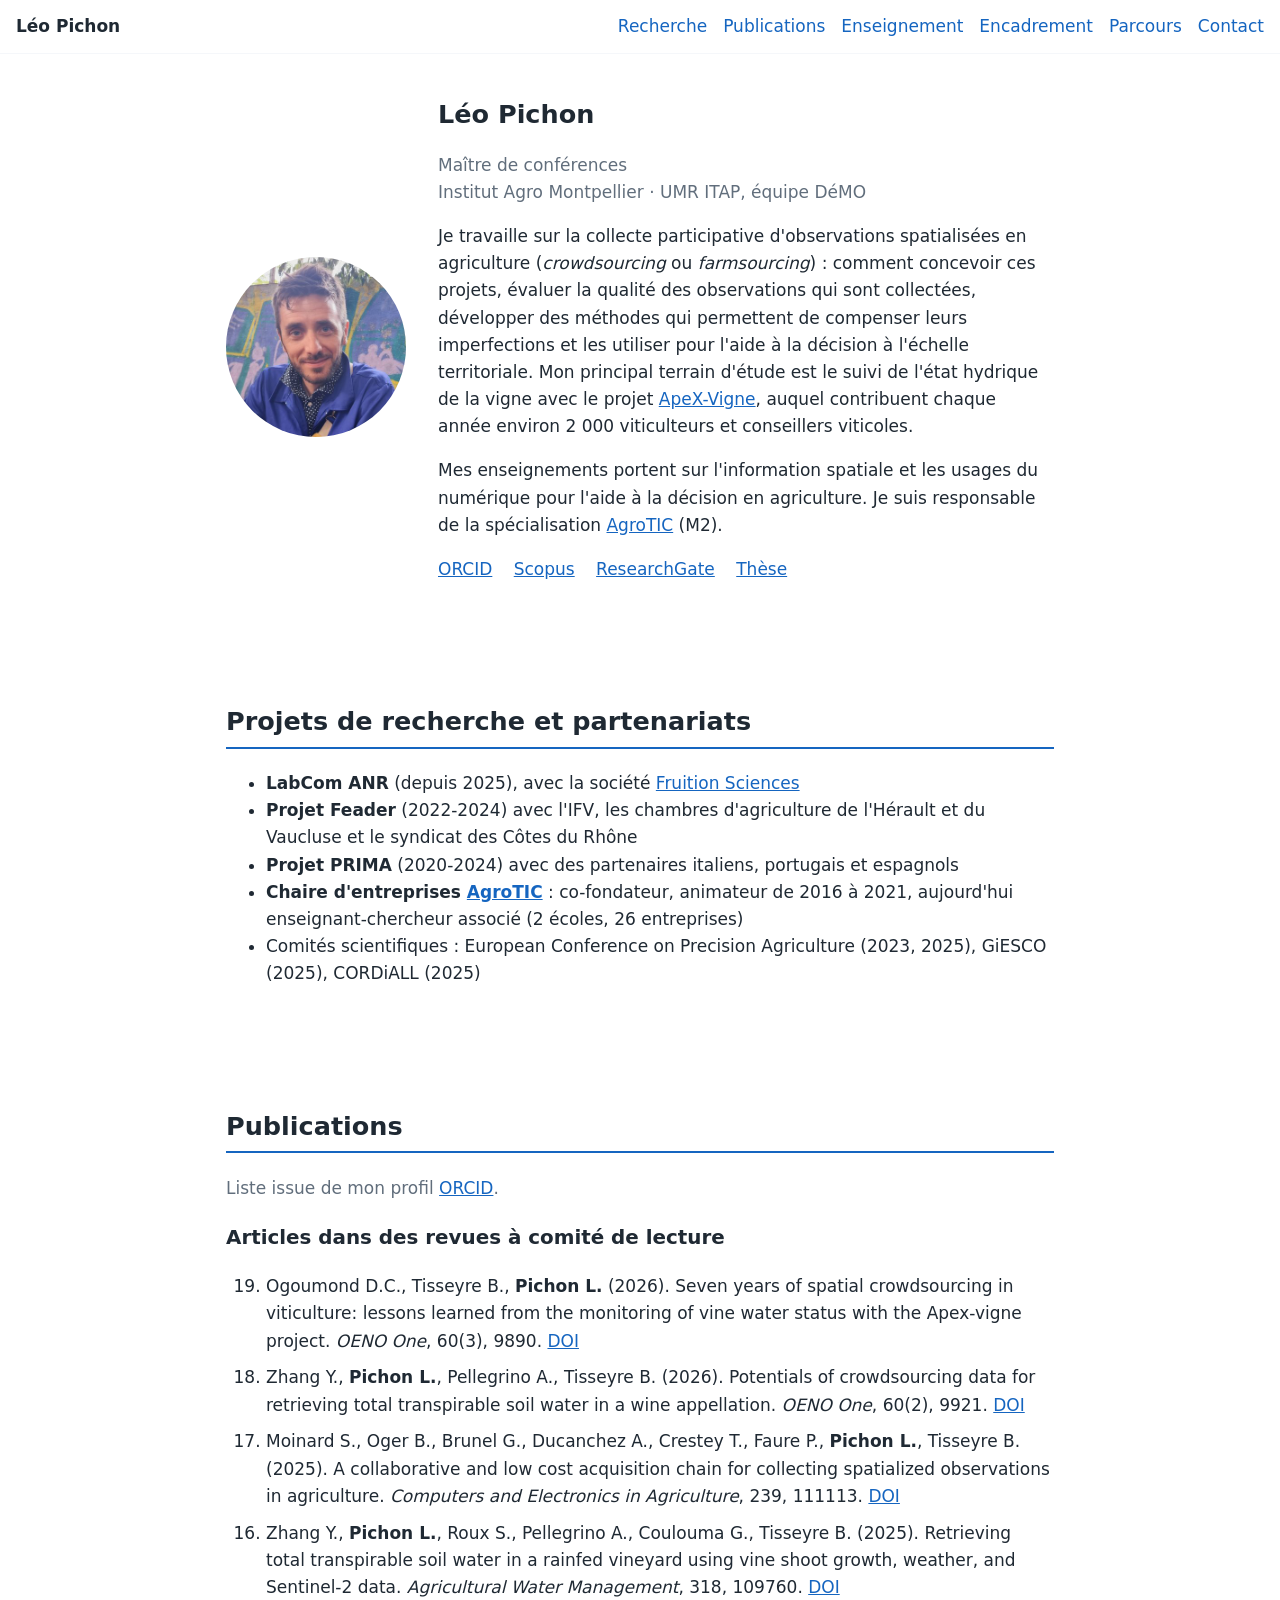
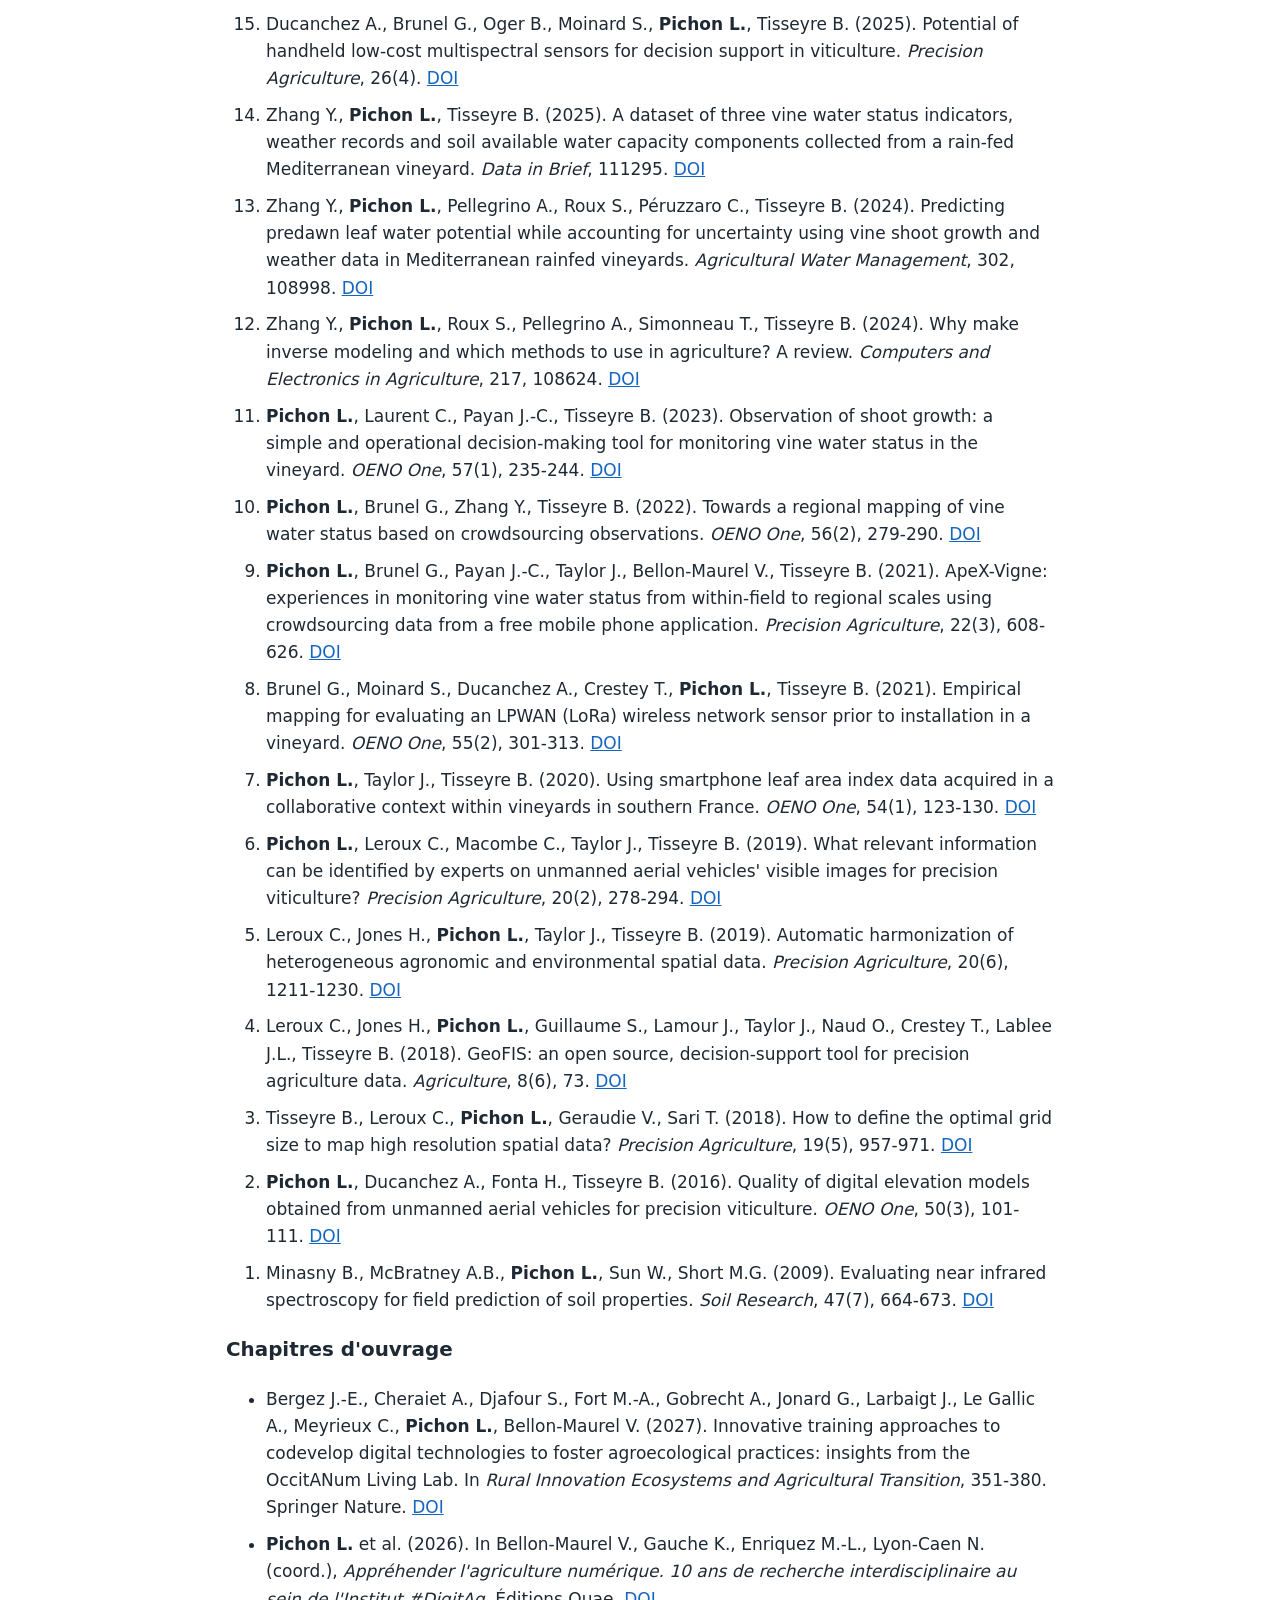
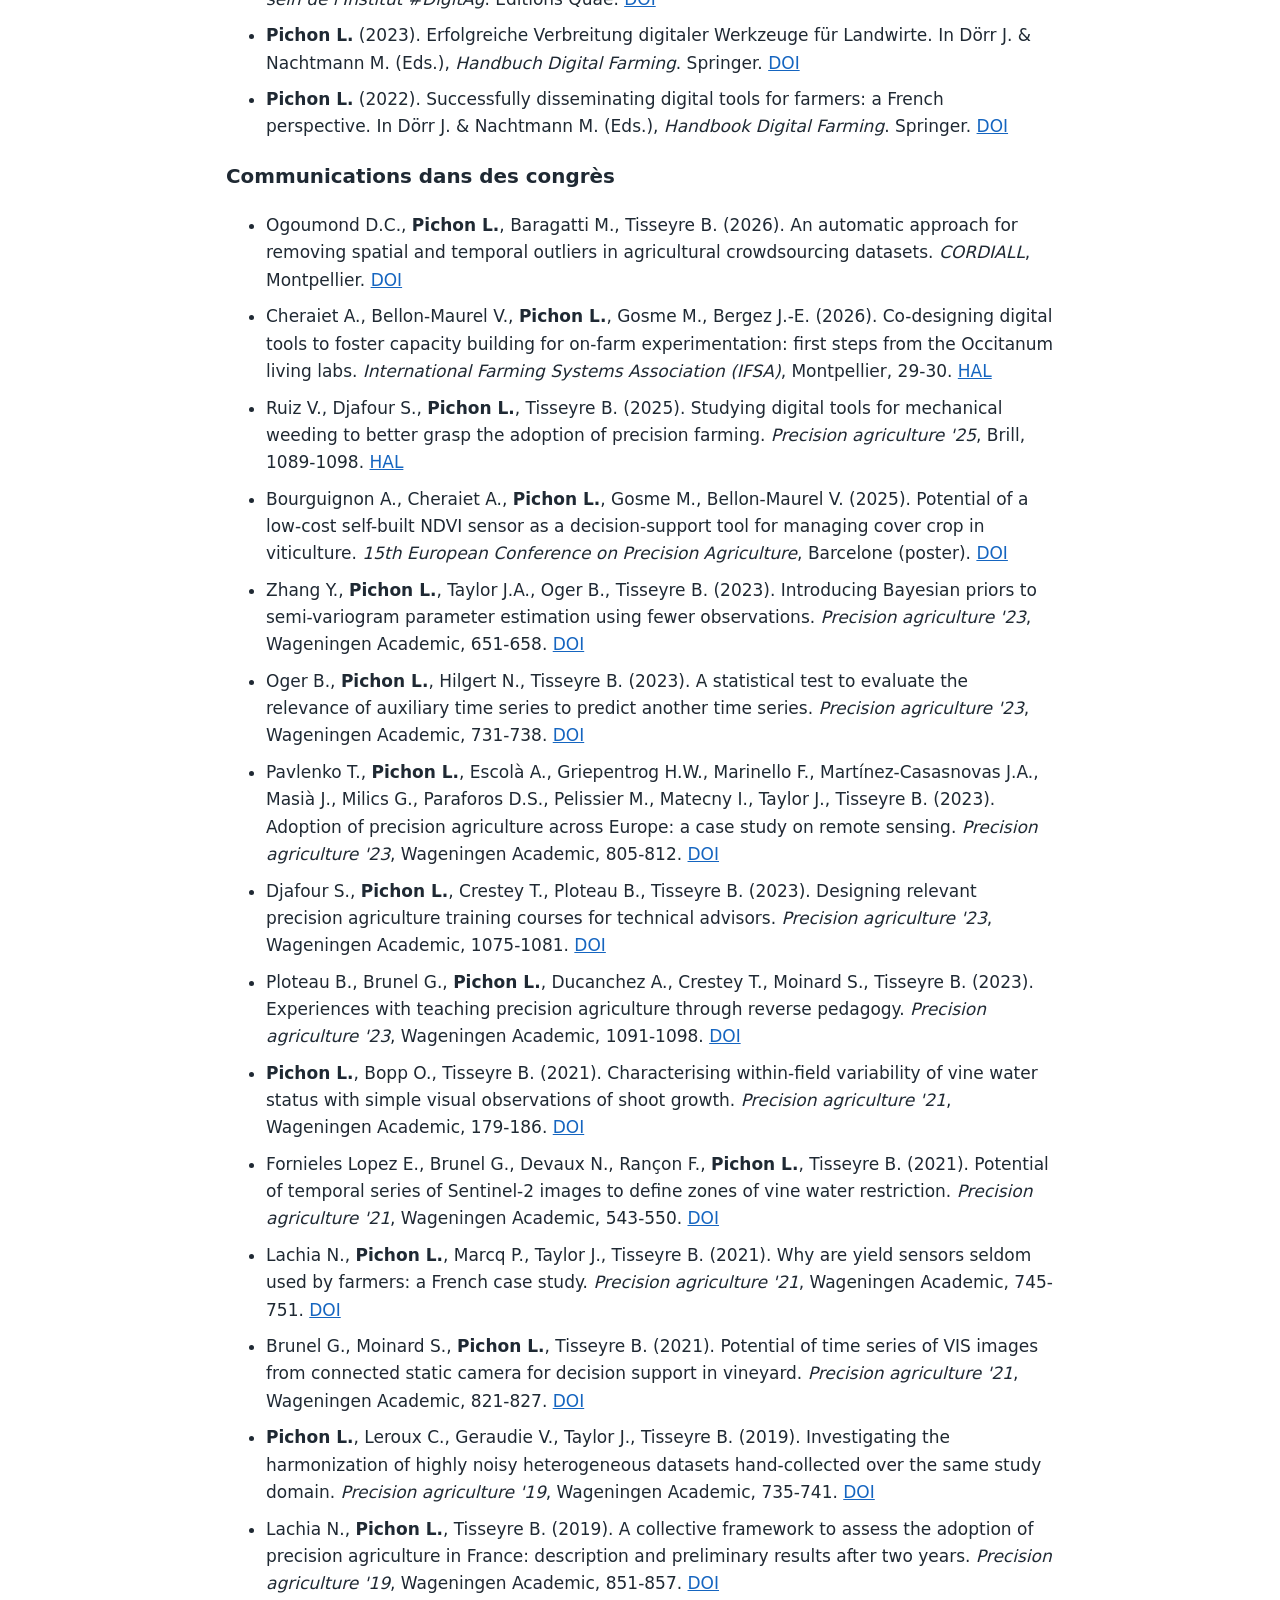
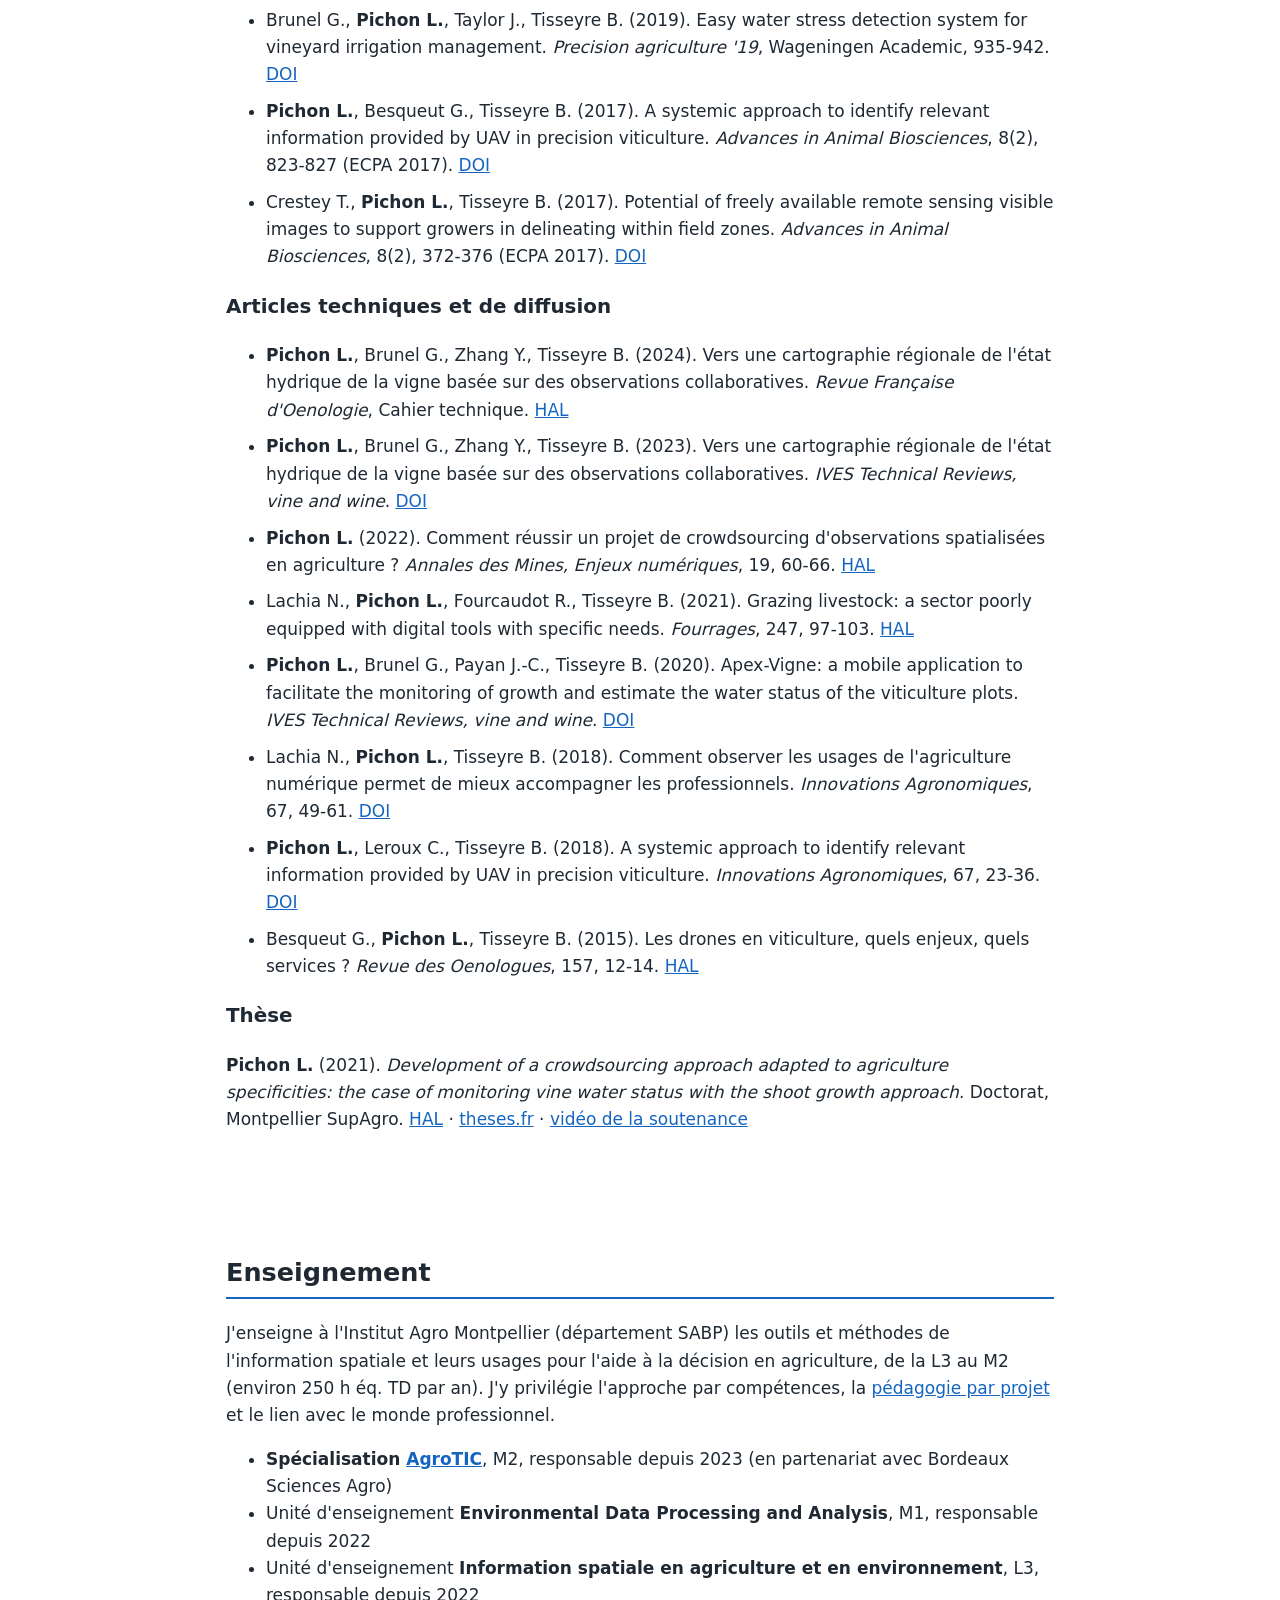
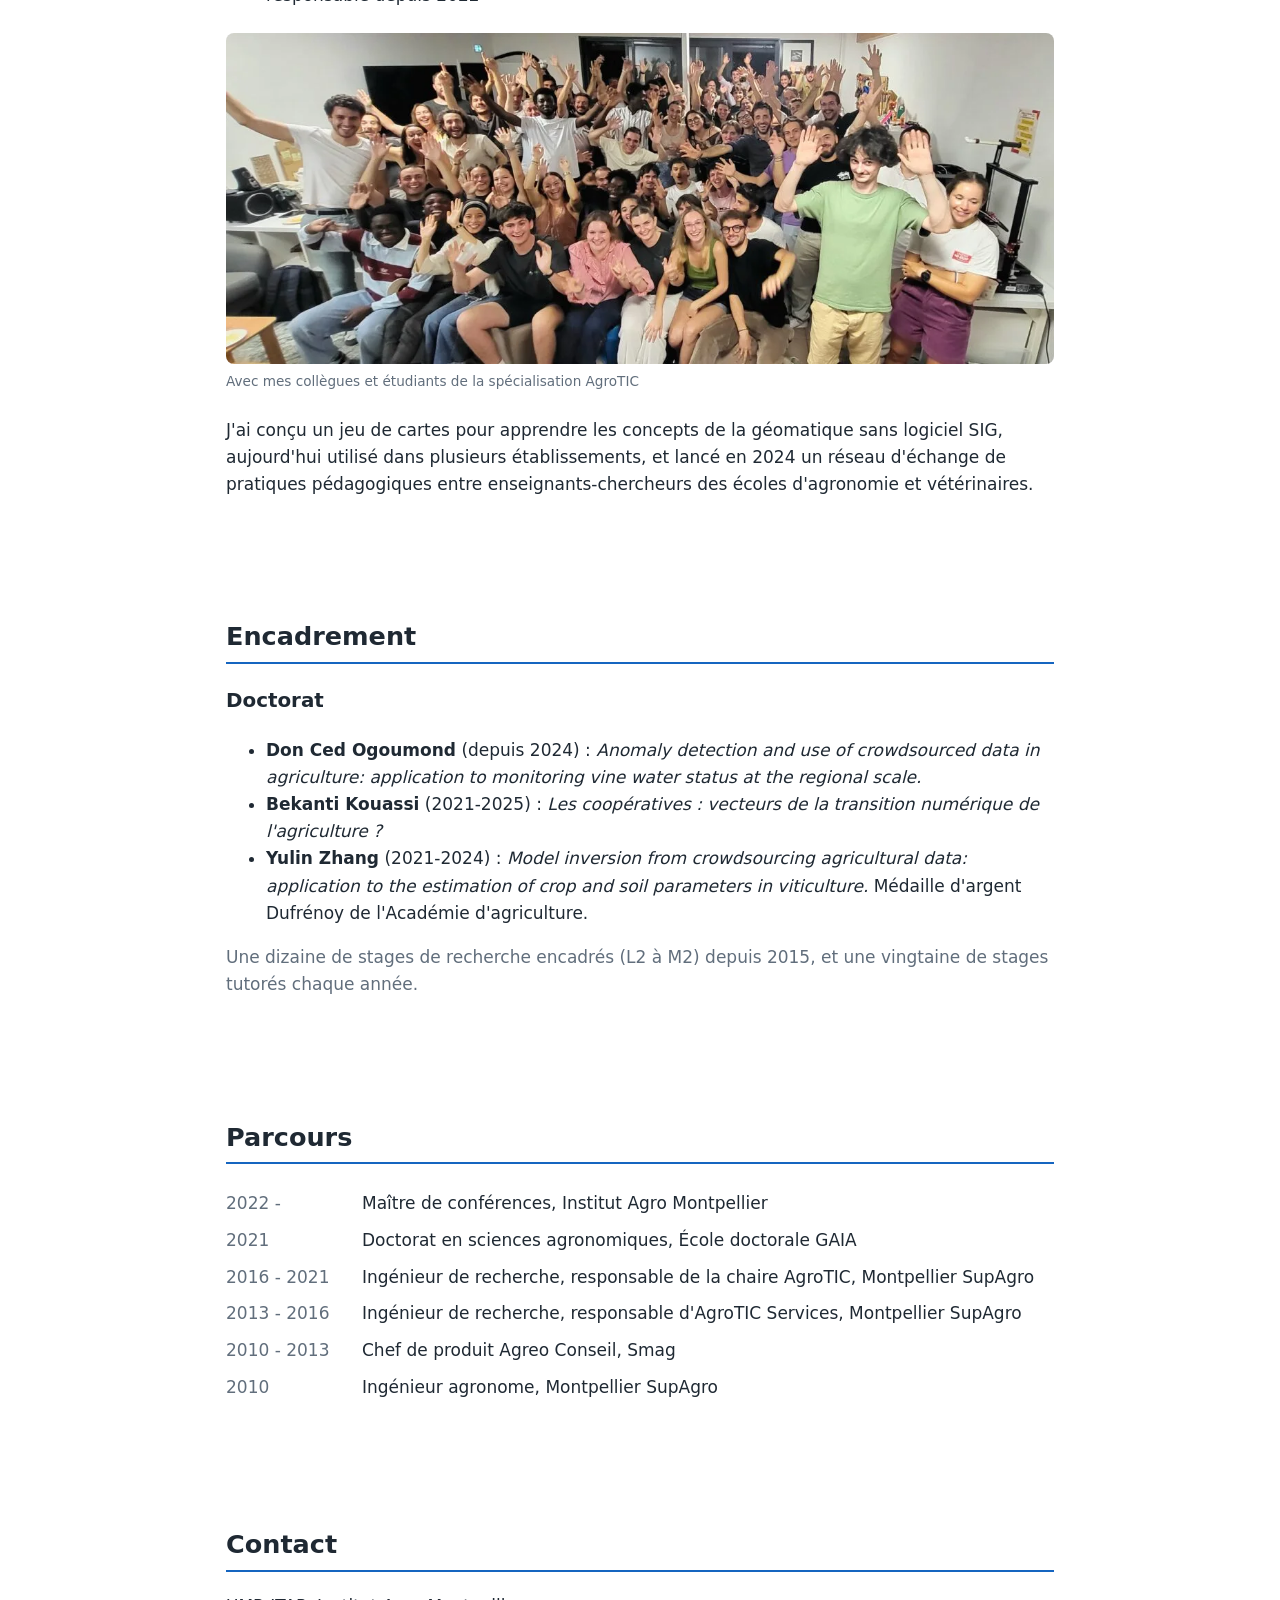
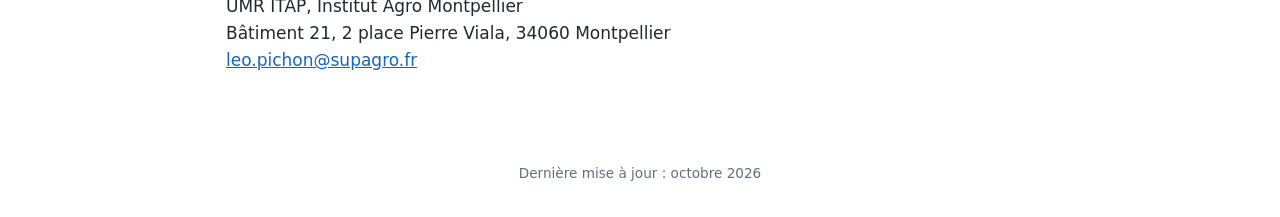
==== index.html @ 4e0ea386 "Reprend les modifications de l'aperçu (présentation) Co-Authored-By: Claude Opus 5.5 (1M context) <n" ====
<!doctype html>
<html lang="fr">
<head>
  <meta charset="utf-8">
  <meta name="viewport" content="width=device-width, initial-scale=1">
  <title>Léo Pichon · Crowdsourcing en agriculture</title>
  <meta name="description" content="Léo Pichon, maître de conférences en agriculture numérique à l'Institut Agro Montpellier (UMR ITAP). Crowdsourcing en agriculture, état hydrique de la vigne, ApeX-Vigne.">
  <link rel="stylesheet" href="assets/style.css">
</head>
<body>
<header class="nav">
  <a class="brand" href="#">Léo Pichon</a>
  <nav>
    <a href="#recherche">Recherche</a>
    <a href="#publications">Publications</a>
    <a href="#enseignement">Enseignement</a>
    <a href="#encadrement">Encadrement</a>
    <a href="#parcours">Parcours</a>
    <a href="#contact">Contact</a>
  </nav>
</header>

<main>
  <section id="apropos" class="hero">
    <img class="avatar" src="assets/photo.jpg" alt="Photo de Léo Pichon">
    <div>
      <h1>Léo Pichon</h1>
      <p class="tagline">Maître de conférences<br>
        Institut Agro Montpellier · UMR ITAP, équipe DéMO</p>
      <p>Je travaille sur la collecte participative d'observations spatialisées en agriculture
        (<em>crowdsourcing</em> ou <em>farmsourcing</em>) : comment concevoir ces projets,
        évaluer la qualité des observations qui sont collectées, développer des méthodes qui permettent de compenser leurs imperfections et les utiliser pour l'aide à la décision à l'échelle territoriale. Mon principal terrain d'étude est le suivi de l'état hydrique de la vigne avec
        le projet&nbsp;<a href="https://apexvigne.agrotic.org/">ApeX-Vigne</a>, auquel contribuent chaque année environ 2 000 viticulteurs et conseillers viticoles.</p>
      <p>Mes enseignements portent sur l'information spatiale et les usages du numérique pour l'aide à la décision en agriculture. Je suis responsable de la spécialisation <a href="https://www.agrotic.org/">AgroTIC</a> (M2).</p>
      <p class="links">
        <a href="https://orcid.org/0000-0001-9522-2682">ORCID</a>
        <a href="https://www.scopus.com/authid/detail.uri?authorId=57201085381">Scopus</a>
        <a href="https://www.researchgate.net/profile/Leo-Pichon">ResearchGate</a>
        <a href="https://www.theses.fr/s194732">Thèse</a>
      </p>
    </div>
  </section>

  <section id="recherche">
    <h2>Projets de recherche et partenariats</h2><ul><li><strong>LabCom ANR</strong> (depuis 2025), avec la société <a href="https://fruitionsciences.com/">Fruition Sciences</a></li>
      <li><strong>Projet Feader</strong> (2022-2024) avec l'IFV, les chambres d'agriculture de l'Hérault et du Vaucluse et le syndicat des Côtes du Rhône</li>
      <li><strong>Projet PRIMA</strong> (2020-2024) avec des partenaires italiens, portugais et espagnols</li>
      <li><strong>Chaire d'entreprises <a href="https://www.agrotic.org/mission/">AgroTIC</a></strong> : co-fondateur, animateur de 2016 à 2021, aujourd'hui enseignant-chercheur associé (2 écoles, 26 entreprises)</li>
      <li>Comités scientifiques : European Conference on Precision Agriculture (2023, 2025), GiESCO (2025), CORDiALL (2025)</li>
    </ul>
  </section>

  <section id="publications">
    <h2>Publications</h2>
    <p class="muted">Liste issue de mon profil <a href="https://orcid.org/0000-0001-9522-2682">ORCID</a>.</p>
    <h3>Articles dans des revues à comité de lecture</h3>
    <ol class="pubs" reversed="">
      <li>Ogoumond D.C., Tisseyre B., <b>Pichon L.</b> (2026). Seven years of spatial crowdsourcing in viticulture: lessons learned from the monitoring of vine water status with the Apex-vigne project. <em>OENO One</em>, 60(3), 9890. <a href="https://doi.org/10.20870/oeno-one.2026.60.3.9890">DOI</a></li>
      <li>Zhang Y., <b>Pichon L.</b>, Pellegrino A., Tisseyre B. (2026). Potentials of crowdsourcing data for retrieving total transpirable soil water in a wine appellation. <em>OENO One</em>, 60(2), 9921. <a href="https://doi.org/10.20870/oeno-one.2026.60.2.9921">DOI</a></li>
      <li>Moinard S., Oger B., Brunel G., Ducanchez A., Crestey T., Faure P., <b>Pichon L.</b>, Tisseyre B. (2025). A collaborative and low cost acquisition chain for collecting spatialized observations in agriculture. <em>Computers and Electronics in Agriculture</em>, 239, 111113. <a href="https://doi.org/10.1016/j.compag.2025.111113">DOI</a></li>
      <li>Zhang Y., <b>Pichon L.</b>, Roux S., Pellegrino A., Coulouma G., Tisseyre B. (2025). Retrieving total transpirable soil water in a rainfed vineyard using vine shoot growth, weather, and Sentinel-2 data. <em>Agricultural Water Management</em>, 318, 109760. <a href="https://doi.org/10.1016/j.agwat.2025.109760">DOI</a></li>
      <li>Ducanchez A., Brunel G., Oger B., Moinard S., <b>Pichon L.</b>, Tisseyre B. (2025). Potential of handheld low-cost multispectral sensors for decision support in viticulture. <em>Precision Agriculture</em>, 26(4). <a href="https://doi.org/10.1007/s11119-025-10259-9">DOI</a></li>
      <li>Zhang Y., <b>Pichon L.</b>, Tisseyre B. (2025). A dataset of three vine water status indicators, weather records and soil available water capacity components collected from a rain-fed Mediterranean vineyard. <em>Data in Brief</em>, 111295. <a href="https://doi.org/10.1016/j.dib.2025.111295">DOI</a></li>
      <li>Zhang Y., <b>Pichon L.</b>, Pellegrino A., Roux S., Péruzzaro C., Tisseyre B. (2024). Predicting predawn leaf water potential while accounting for uncertainty using vine shoot growth and weather data in Mediterranean rainfed vineyards. <em>Agricultural Water Management</em>, 302, 108998. <a href="https://doi.org/10.1016/j.agwat.2024.108998">DOI</a></li>
      <li>Zhang Y., <b>Pichon L.</b>, Roux S., Pellegrino A., Simonneau T., Tisseyre B. (2024). Why make inverse modeling and which methods to use in agriculture? A review. <em>Computers and Electronics in Agriculture</em>, 217, 108624. <a href="https://doi.org/10.1016/j.compag.2024.108624">DOI</a></li>
      <li><b>Pichon L.</b>, Laurent C., Payan J.-C., Tisseyre B. (2023). Observation of shoot growth: a simple and operational decision-making tool for monitoring vine water status in the vineyard. <em>OENO One</em>, 57(1), 235-244. <a href="https://doi.org/10.20870/oeno-one.2023.57.1.5481">DOI</a></li>
      <li><b>Pichon L.</b>, Brunel G., Zhang Y., Tisseyre B. (2022). Towards a regional mapping of vine water status based on crowdsourcing observations. <em>OENO One</em>, 56(2), 279-290. <a href="https://doi.org/10.20870/oeno-one.2022.56.2.5442">DOI</a></li>
      <li><b>Pichon L.</b>, Brunel G., Payan J.-C., Taylor J., Bellon-Maurel V., Tisseyre B. (2021). ApeX-Vigne: experiences in monitoring vine water status from within-field to regional scales using crowdsourcing data from a free mobile phone application. <em>Precision Agriculture</em>, 22(3), 608-626. <a href="https://doi.org/10.1007/s11119-021-09797-9">DOI</a></li>
      <li>Brunel G., Moinard S., Ducanchez A., Crestey T., <b>Pichon L.</b>, Tisseyre B. (2021). Empirical mapping for evaluating an LPWAN (LoRa) wireless network sensor prior to installation in a vineyard. <em>OENO One</em>, 55(2), 301-313. <a href="https://doi.org/10.20870/oeno-one.2021.55.2.3102">DOI</a></li>
      <li><b>Pichon L.</b>, Taylor J., Tisseyre B. (2020). Using smartphone leaf area index data acquired in a collaborative context within vineyards in southern France. <em>OENO One</em>, 54(1), 123-130. <a href="https://doi.org/10.20870/oeno-one.2020.54.1.2481">DOI</a></li>
      <li><b>Pichon L.</b>, Leroux C., Macombe C., Taylor J., Tisseyre B. (2019). What relevant information can be identified by experts on unmanned aerial vehicles' visible images for precision viticulture? <em>Precision Agriculture</em>, 20(2), 278-294. <a href="https://doi.org/10.1007/s11119-019-09634-0">DOI</a></li>
      <li>Leroux C., Jones H., <b>Pichon L.</b>, Taylor J., Tisseyre B. (2019). Automatic harmonization of heterogeneous agronomic and environmental spatial data. <em>Precision Agriculture</em>, 20(6), 1211-1230. <a href="https://doi.org/10.1007/s11119-019-09650-0">DOI</a></li>
      <li>Leroux C., Jones H., <b>Pichon L.</b>, Guillaume S., Lamour J., Taylor J., Naud O., Crestey T., Lablee J.L., Tisseyre B. (2018). GeoFIS: an open source, decision-support tool for precision agriculture data. <em>Agriculture</em>, 8(6), 73. <a href="https://doi.org/10.3390/agriculture8060073">DOI</a></li>
      <li>Tisseyre B., Leroux C., <b>Pichon L.</b>, Geraudie V., Sari T. (2018). How to define the optimal grid size to map high resolution spatial data? <em>Precision Agriculture</em>, 19(5), 957-971. <a href="https://doi.org/10.1007/s11119-018-9566-5">DOI</a></li>
      <li><b>Pichon L.</b>, Ducanchez A., Fonta H., Tisseyre B. (2016). Quality of digital elevation models obtained from unmanned aerial vehicles for precision viticulture. <em>OENO One</em>, 50(3), 101-111. <a href="https://doi.org/10.20870/oeno-one.2016.50.3.1177">DOI</a></li>
      <li>Minasny B., McBratney A.B., <b>Pichon L.</b>, Sun W., Short M.G. (2009). Evaluating near infrared spectroscopy for field prediction of soil properties. <em>Soil Research</em>, 47(7), 664-673. <a href="https://doi.org/10.1071/SR09005">DOI</a></li>
    </ol>
    <h3>Chapitres d'ouvrage</h3>
    <ul class="pubs">
      <li>Bergez J.-E., Cheraiet A., Djafour S., Fort M.-A., Gobrecht A., Jonard G., Larbaigt J., Le Gallic A., Meyrieux C., <b>Pichon L.</b>, Bellon-Maurel V. (2027). Innovative training approaches to codevelop digital technologies to foster agroecological practices: insights from the OccitANum Living Lab. In <em>Rural Innovation Ecosystems and Agricultural Transition</em>, 351-380. Springer Nature. <a href="https://doi.org/10.1007/978-3-032-33157-1_14">DOI</a></li>
      <li><b>Pichon L.</b> et al. (2026). In Bellon-Maurel V., Gauche K., Enriquez M.-L., Lyon-Caen N. (coord.), <em>Appréhender l'agriculture numérique. 10 ans de recherche interdisciplinaire au sein de l'Institut #DigitAg</em>. Éditions Quae. <a href="https://doi.org/10.35690/978-2-7592-4255-9">DOI</a></li>
      <li><b>Pichon L.</b> (2023). Erfolgreiche Verbreitung digitaler Werkzeuge für Landwirte. In Dörr J. &amp; Nachtmann M. (Eds.), <em>Handbuch Digital Farming</em>. Springer. <a href="https://doi.org/10.1007/978-3-662-67086-6">DOI</a></li>
      <li><b>Pichon L.</b> (2022). Successfully disseminating digital tools for farmers: a French perspective. In Dörr J. &amp; Nachtmann M. (Eds.), <em>Handbook Digital Farming</em>. Springer. <a href="https://doi.org/10.1007/978-3-662-64378-5">DOI</a></li>
    </ul>
    <h3>Communications dans des congrès</h3>
    <ul class="pubs">
      <li>Ogoumond D.C., <b>Pichon L.</b>, Baragatti M., Tisseyre B. (2026). An automatic approach for removing spatial and temporal outliers in agricultural crowdsourcing datasets. <em>CORDIALL</em>, Montpellier. <a href="https://doi.org/10.17180/3t4g-b096">DOI</a></li>
      <li>Cheraiet A., Bellon-Maurel V., <b>Pichon L.</b>, Gosme M., Bergez J.-E. (2026). Co-designing digital tools to foster capacity building for on-farm experimentation: first steps from the Occitanum living labs. <em>International Farming Systems Association (IFSA)</em>, Montpellier, 29-30. <a href="https://hal.inrae.fr/hal-05700264">HAL</a></li>
      <li>Ruiz V., Djafour S., <b>Pichon L.</b>, Tisseyre B. (2025). Studying digital tools for mechanical weeding to better grasp the adoption of precision farming. <em>Precision agriculture '25</em>, Brill, 1089-1098. <a href="https://institut-agro-montpellier.hal.science/hal-05474745">HAL</a></li>
      <li>Bourguignon A., Cheraiet A., <b>Pichon L.</b>, Gosme M., Bellon-Maurel V. (2025). Potential of a low-cost self-built NDVI sensor as a decision-support tool for managing cover crop in viticulture. <em>15th European Conference on Precision Agriculture</em>, Barcelone (poster). <a href="https://doi.org/10.5821/ebook-9791387613570">DOI</a></li>
      <li>Zhang Y., <b>Pichon L.</b>, Taylor J.A., Oger B., Tisseyre B. (2023). Introducing Bayesian priors to semi-variogram parameter estimation using fewer observations. <em>Precision agriculture '23</em>, Wageningen Academic, 651-658. <a href="https://doi.org/10.3920/978-90-8686-947-3_82">DOI</a></li>
      <li>Oger B., <b>Pichon L.</b>, Hilgert N., Tisseyre B. (2023). A statistical test to evaluate the relevance of auxiliary time series to predict another time series. <em>Precision agriculture '23</em>, Wageningen Academic, 731-738. <a href="https://doi.org/10.3920/978-90-8686-947-3_92">DOI</a></li>
      <li>Pavlenko T., <b>Pichon L.</b>, Escolà A., Griepentrog H.W., Marinello F., Martínez-Casasnovas J.A., Masià J., Milics G., Paraforos D.S., Pelissier M., Matecny I., Taylor J., Tisseyre B. (2023). Adoption of precision agriculture across Europe: a case study on remote sensing. <em>Precision agriculture '23</em>, Wageningen Academic, 805-812. <a href="https://doi.org/10.3920/978-90-8686-947-3_101">DOI</a></li>
      <li>Djafour S., <b>Pichon L.</b>, Crestey T., Ploteau B., Tisseyre B. (2023). Designing relevant precision agriculture training courses for technical advisors. <em>Precision agriculture '23</em>, Wageningen Academic, 1075-1081. <a href="https://doi.org/10.3920/978-90-8686-947-3_135">DOI</a></li>
      <li>Ploteau B., Brunel G., <b>Pichon L.</b>, Ducanchez A., Crestey T., Moinard S., Tisseyre B. (2023). Experiences with teaching precision agriculture through reverse pedagogy. <em>Precision agriculture '23</em>, Wageningen Academic, 1091-1098. <a href="https://doi.org/10.3920/978-90-8686-947-3_137">DOI</a></li>
      <li><b>Pichon L.</b>, Bopp O., Tisseyre B. (2021). Characterising within-field variability of vine water status with simple visual observations of shoot growth. <em>Precision agriculture '21</em>, Wageningen Academic, 179-186. <a href="https://doi.org/10.3920/978-90-8686-916-9_20">DOI</a></li>
      <li>Fornieles Lopez E., Brunel G., Devaux N., Rançon F., <b>Pichon L.</b>, Tisseyre B. (2021). Potential of temporal series of Sentinel-2 images to define zones of vine water restriction. <em>Precision agriculture '21</em>, Wageningen Academic, 543-550. <a href="https://doi.org/10.3920/978-90-8686-916-9_65">DOI</a></li>
      <li>Lachia N., <b>Pichon L.</b>, Marcq P., Taylor J., Tisseyre B. (2021). Why are yield sensors seldom used by farmers: a French case study. <em>Precision agriculture '21</em>, Wageningen Academic, 745-751. <a href="https://doi.org/10.3920/978-90-8686-916-9_89">DOI</a></li>
      <li>Brunel G., Moinard S., <b>Pichon L.</b>, Tisseyre B. (2021). Potential of time series of VIS images from connected static camera for decision support in vineyard. <em>Precision agriculture '21</em>, Wageningen Academic, 821-827. <a href="https://doi.org/10.3920/978-90-8686-916-9_98">DOI</a></li>
      <li><b>Pichon L.</b>, Leroux C., Geraudie V., Taylor J., Tisseyre B. (2019). Investigating the harmonization of highly noisy heterogeneous datasets hand-collected over the same study domain. <em>Precision agriculture '19</em>, Wageningen Academic, 735-741. <a href="https://doi.org/10.3920/978-90-8686-888-9_91">DOI</a></li>
      <li>Lachia N., <b>Pichon L.</b>, Tisseyre B. (2019). A collective framework to assess the adoption of precision agriculture in France: description and preliminary results after two years. <em>Precision agriculture '19</em>, Wageningen Academic, 851-857. <a href="https://doi.org/10.3920/978-90-8686-888-9_105">DOI</a></li>
      <li>Brunel G., <b>Pichon L.</b>, Taylor J., Tisseyre B. (2019). Easy water stress detection system for vineyard irrigation management. <em>Precision agriculture '19</em>, Wageningen Academic, 935-942. <a href="https://doi.org/10.3920/978-90-8686-888-9_115">DOI</a></li>
      <li><b>Pichon L.</b>, Besqueut G., Tisseyre B. (2017). A systemic approach to identify relevant information provided by UAV in precision viticulture. <em>Advances in Animal Biosciences</em>, 8(2), 823-827 (ECPA 2017). <a href="https://doi.org/10.1017/S2040470017001194">DOI</a></li>
      <li>Crestey T., <b>Pichon L.</b>, Tisseyre B. (2017). Potential of freely available remote sensing visible images to support growers in delineating within field zones. <em>Advances in Animal Biosciences</em>, 8(2), 372-376 (ECPA 2017). <a href="https://doi.org/10.1017/S2040470017000437">DOI</a></li>
    </ul>
    <h3>Articles techniques et de diffusion</h3>
    <ul class="pubs">
      <li><b>Pichon L.</b>, Brunel G., Zhang Y., Tisseyre B. (2024). Vers une cartographie régionale de l'état hydrique de la vigne basée sur des observations collaboratives. <em>Revue Française d'Oenologie</em>, Cahier technique. <a href="https://institut-agro-montpellier.hal.science/hal-04943262">HAL</a></li>
      <li><b>Pichon L.</b>, Brunel G., Zhang Y., Tisseyre B. (2023). Vers une cartographie régionale de l'état hydrique de la vigne basée sur des observations collaboratives. <em>IVES Technical Reviews, vine and wine</em>. <a href="https://doi.org/10.20870/ives-tr.2023.7499">DOI</a></li>
      <li><b>Pichon L.</b> (2022). Comment réussir un projet de crowdsourcing d'observations spatialisées en agriculture ? <em>Annales des Mines, Enjeux numériques</em>, 19, 60-66. <a href="https://hal.inrae.fr/hal-05308613">HAL</a></li>
      <li>Lachia N., <b>Pichon L.</b>, Fourcaudot R., Tisseyre B. (2021). Grazing livestock: a sector poorly equipped with digital tools with specific needs. <em>Fourrages</em>, 247, 97-103. <a href="https://hal.inrae.fr/hal-03365284">HAL</a></li>
      <li><b>Pichon L.</b>, Brunel G., Payan J.-C., Tisseyre B. (2020). Apex-Vigne: a mobile application to facilitate the monitoring of growth and estimate the water status of the viticulture plots. <em>IVES Technical Reviews, vine and wine</em>. <a href="https://doi.org/10.20870/ives-tr.2020.3558">DOI</a></li>
      <li>Lachia N., <b>Pichon L.</b>, Tisseyre B. (2018). Comment observer les usages de l'agriculture numérique permet de mieux accompagner les professionnels. <em>Innovations Agronomiques</em>, 67, 49-61. <a href="https://doi.org/10.15454/LLW3BS">DOI</a></li>
      <li><b>Pichon L.</b>, Leroux C., Tisseyre B. (2018). A systemic approach to identify relevant information provided by UAV in precision viticulture. <em>Innovations Agronomiques</em>, 67, 23-36. <a href="https://doi.org/10.15454/sk6m7b">DOI</a></li>
      <li>Besqueut G., <b>Pichon L.</b>, Tisseyre B. (2015). Les drones en viticulture, quels enjeux, quels services ? <em>Revue des Oenologues</em>, 157, 12-14. <a href="https://hal.inrae.fr/hal-02602076">HAL</a></li>
    </ul>
    <h3>Thèse</h3>
    <p><b>Pichon L.</b> (2021). <em>Development of a crowdsourcing approach adapted to agriculture specificities: the case of monitoring vine water status with the shoot growth approach.</em> Doctorat, Montpellier SupAgro.
      <a href="https://theses.hal.science/tel-04065976">HAL</a> · <a href="https://www.theses.fr/s194732">theses.fr</a> · <a href="https://www.youtube.com/watch?v=z3uXicsBjlw&amp;t=8128s">vidéo de la soutenance</a></p>
  </section>

  <section id="enseignement">
    <h2>Enseignement</h2>
    <p>J'enseigne à l'Institut Agro Montpellier (département SABP) les outils et méthodes de l'information spatiale
      et leurs usages pour l'aide à la décision en agriculture, de la L3 au M2 (environ 250 h éq. TD par an).
      J'y privilégie l'approche par compétences, la <a href="https://www.youtube.com/watch?v=vGZlplYFHZA">pédagogie par projet</a> et le lien avec le monde professionnel.</p>
    <ul>
      <li><strong>Spécialisation <a href="https://www.agrotic.org/">AgroTIC</a></strong>, M2, responsable depuis 2023 (en partenariat avec Bordeaux Sciences Agro)</li><li>Unité d'enseignement<strong>&nbsp;Environmental Data Processing and Analysis</strong>, M1, responsable depuis 2022</li><li>Unité d'enseignement&nbsp;<strong>Information spatiale en agriculture et en environnement</strong>, L3, responsable depuis 2022</li>
    </ul>
    <figure class="photo">
      <img src="assets/paella.webp" width="1200" height="480" alt="Paella de soutenance de la spécialisation AgroTIC, avec enseignants, étudiants et diplômés" loading="lazy">
      <figcaption>Avec mes collègues et étudiants de la spécialisation AgroTIC</figcaption>
    </figure>
    <p>J'ai conçu un jeu de cartes pour apprendre les concepts de la géomatique sans logiciel SIG, aujourd'hui
      utilisé dans plusieurs établissements, et lancé en 2024 un réseau d'échange de pratiques pédagogiques entre
      enseignants-chercheurs des écoles d'agronomie et vétérinaires.</p>
  </section>

  <section id="encadrement">
    <h2>Encadrement</h2>
    <h3>Doctorat</h3>
    <ul>
      <li><strong>Don Ced Ogoumond</strong> (depuis 2024) : <em>Anomaly detection and use of crowdsourced data in agriculture: application to monitoring vine water status at the regional scale.</em></li>
      <li><strong>Bekanti Kouassi</strong> (2021-2025) : <em>Les coopératives : vecteurs de la transition numérique de l'agriculture ?</em></li>
      <li><strong>Yulin Zhang</strong> (2021-2024) : <em>Model inversion from crowdsourcing agricultural data: application to the estimation of crop and soil parameters in viticulture.</em> Médaille d'argent Dufrénoy de l'Académie d'agriculture.</li>
    </ul>
    <p class="muted">Une dizaine de stages de recherche encadrés (L2 à M2) depuis 2015, et une vingtaine de stages tutorés chaque année.</p>
  </section>

  <section id="parcours">
    <h2>Parcours</h2>
    <ul class="timeline">
      <li><span>2022 -</span> Maître de conférences, Institut Agro Montpellier</li><li><span>2021</span> Doctorat en sciences agronomiques, École doctorale GAIA</li>
      <li><span>2016 - 2021</span> Ingénieur de recherche, responsable de la chaire AgroTIC, Montpellier SupAgro</li>
      <li><span>2013 - 2016</span> Ingénieur de recherche, responsable d'AgroTIC Services, Montpellier SupAgro</li>
      <li><span>2010 - 2013</span> Chef de produit Agreo Conseil, Smag</li><li><span>2010</span> Ingénieur agronome, Montpellier SupAgro</li>
    </ul>
  </section>

  <section id="contact">
    <h2>Contact</h2>
    <p>UMR ITAP, Institut Agro Montpellier<br>
       Bâtiment 21, 2 place Pierre Viala, 34060 Montpellier<br>
       <a href="mailto:leo.pichon@supagro.fr">leo.pichon@supagro.fr</a></p>
  </section>
</main>

<footer>Dernière mise à jour : octobre 2026</footer>
</body>
</html>
---- assets/style.css ----
:root { --fg:#1f2933; --muted:#616e7c; --accent:#1565c0; --bg:#fff; --card:#f5f7fa; }
@media (prefers-color-scheme: dark) {
  :root { --fg:#e4e7eb; --muted:#9aa5b1; --accent:#64b5f6; --bg:#14181d; --card:#1f252c; }
}
* { box-sizing: border-box; }
body { margin:0; font:17px/1.6 system-ui, -apple-system, "Segoe UI", sans-serif; color:var(--fg); background:var(--bg); }
a { color:var(--accent); }
.nav { position:sticky; top:0; display:flex; flex-wrap:wrap; gap:.5rem 1.5rem; justify-content:space-between;
  align-items:center; padding:.8rem 1rem; background:var(--bg); border-bottom:1px solid var(--card); z-index:1; }
.nav nav { display:flex; flex-wrap:wrap; gap:.3rem 1rem; }
.nav a { text-decoration:none; }
.brand { font-weight:600; color:var(--fg) !important; }
main { max-width:860px; margin:0 auto; padding:0 1rem; }
section { padding:2.5rem 0; scroll-margin-top:4rem; }
h2 { border-bottom:2px solid var(--accent); padding-bottom:.3rem; }
.hero { display:flex; gap:2rem; align-items:center; flex-wrap:wrap; }
.avatar { width:180px; height:180px; border-radius:50%; object-fit:cover; background:var(--card); }
.hero > div { flex:1 1 300px; }
.hero h1 { margin:0; }
.tagline, .muted { color:var(--muted); }
.links a { margin-right:1rem; white-space:nowrap; }
.cards { display:grid; grid-template-columns:repeat(auto-fit, minmax(220px, 1fr)); gap:1rem; }
.cards article { background:var(--card); padding:1rem; border-radius:8px; }
.cards h3 { margin-top:0; font-size:1.05rem; }
.pubs li { margin-bottom:.6rem; }
footer { text-align:center; color:var(--muted); font-size:.85rem; padding:2rem 1rem; }
.avatar { display:flex; align-items:center; justify-content:center; font-size:3.5rem; font-weight:600; color:var(--accent); }
.timeline { list-style:none; padding:0; }
.timeline li { display:flex; gap:1rem; padding:.3rem 0; }
.timeline span { flex:0 0 7.5rem; color:var(--muted); }
.photo { margin:1.5rem 0; }
.photo img { width:100%; height:auto; border-radius:8px; display:block; }
.photo figcaption { color:var(--muted); font-size:.85rem; margin-top:.4rem; }
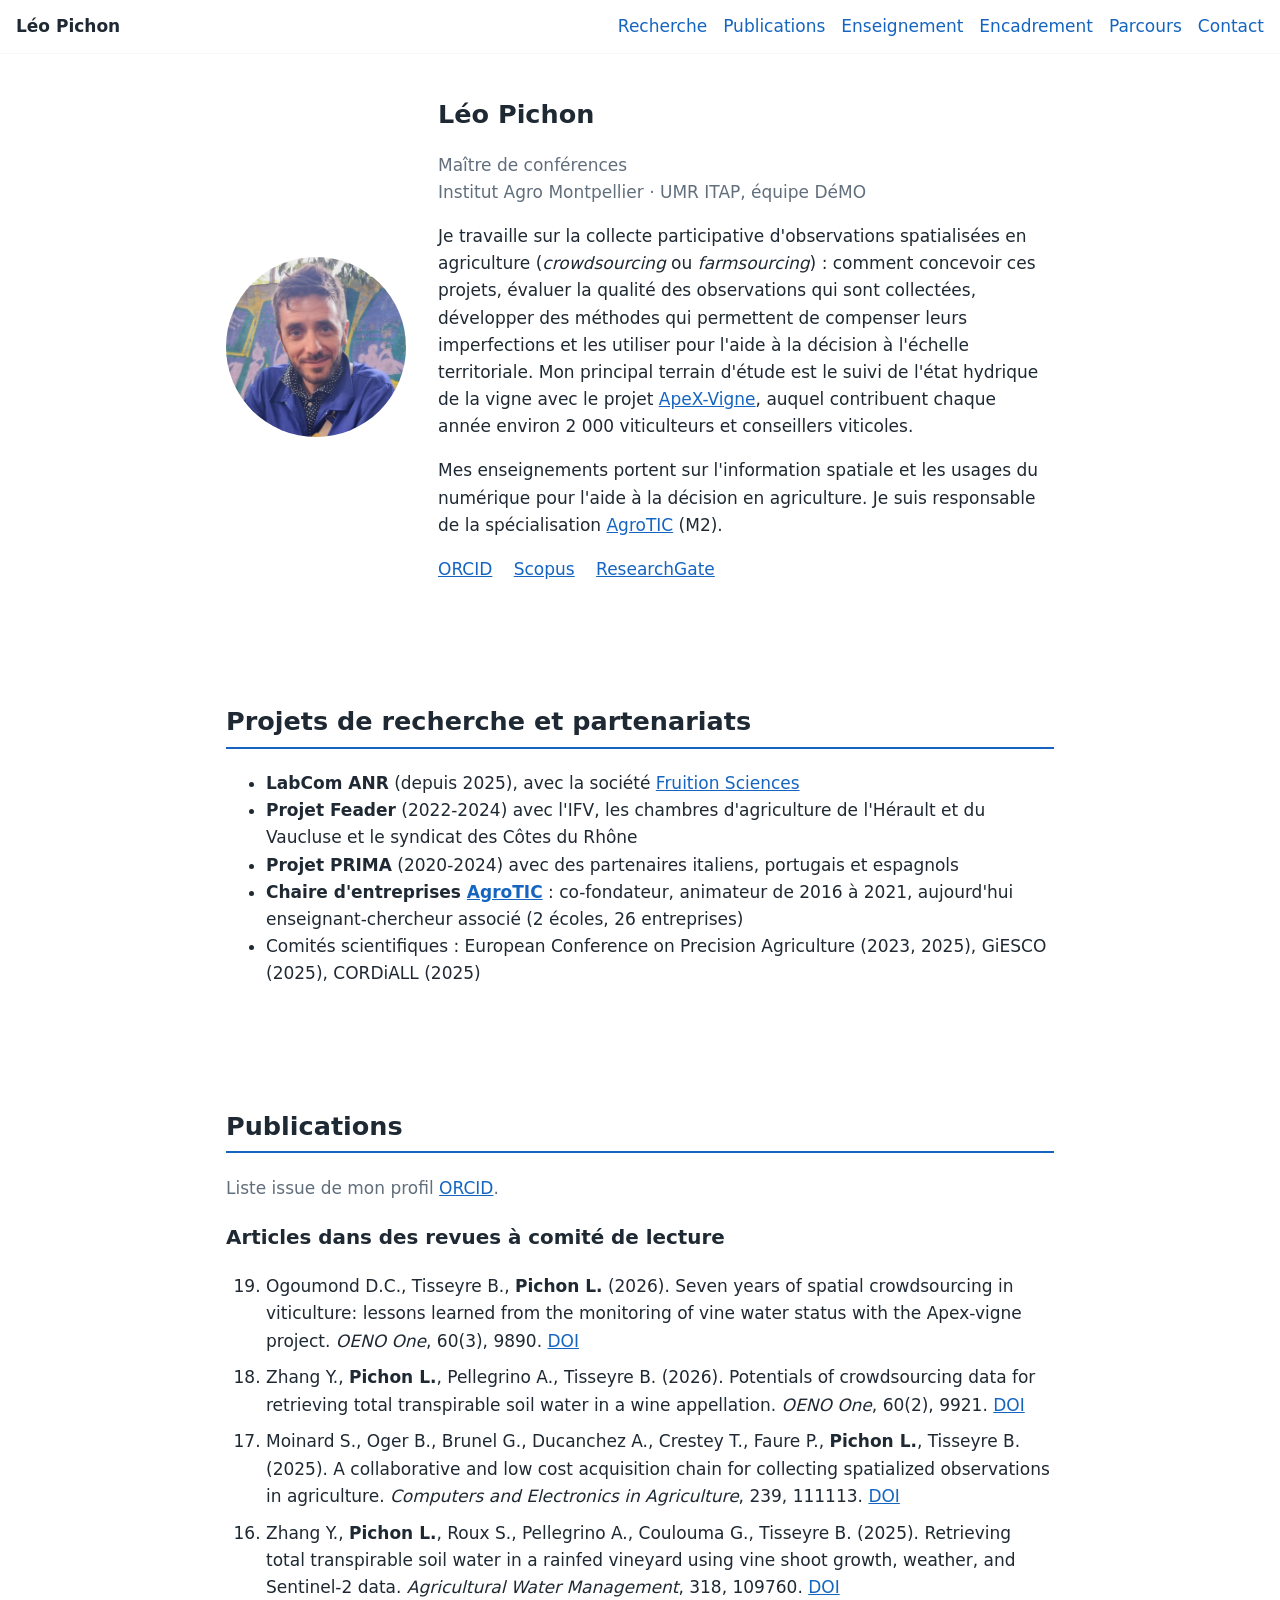
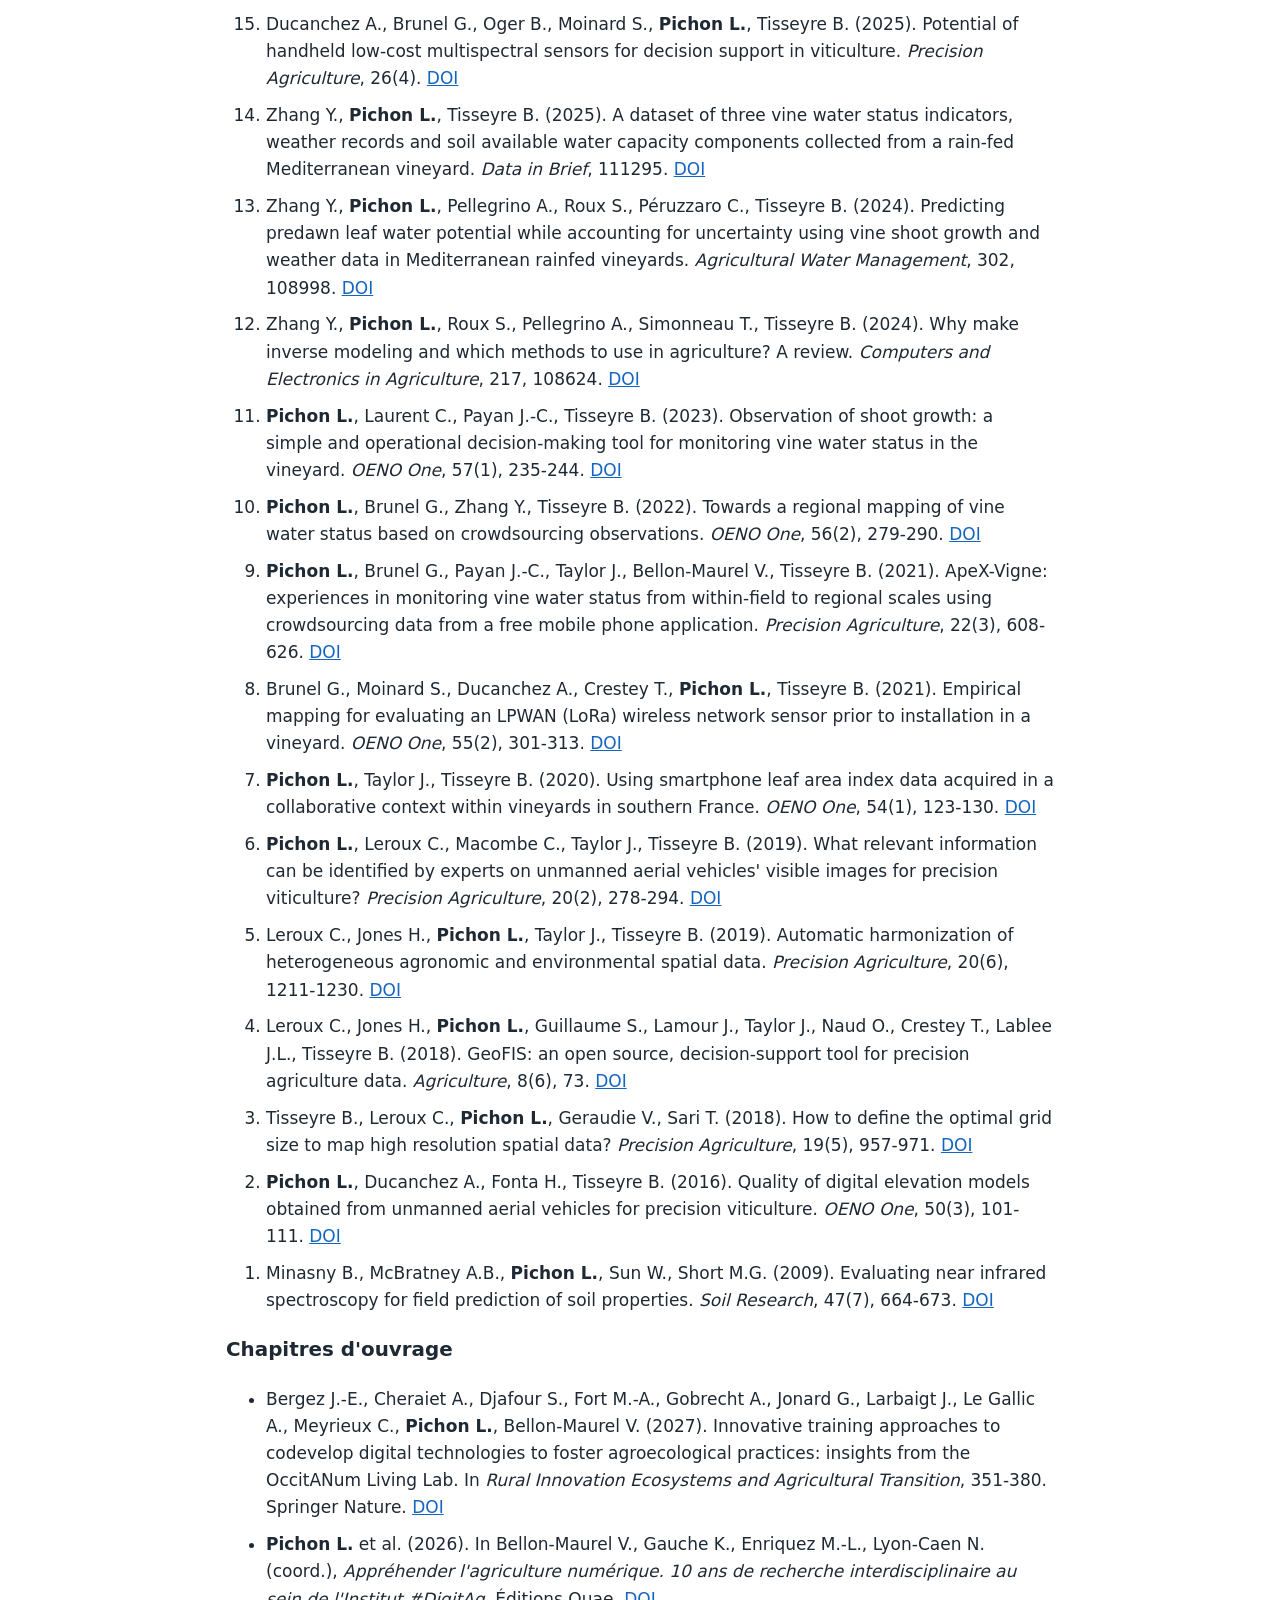
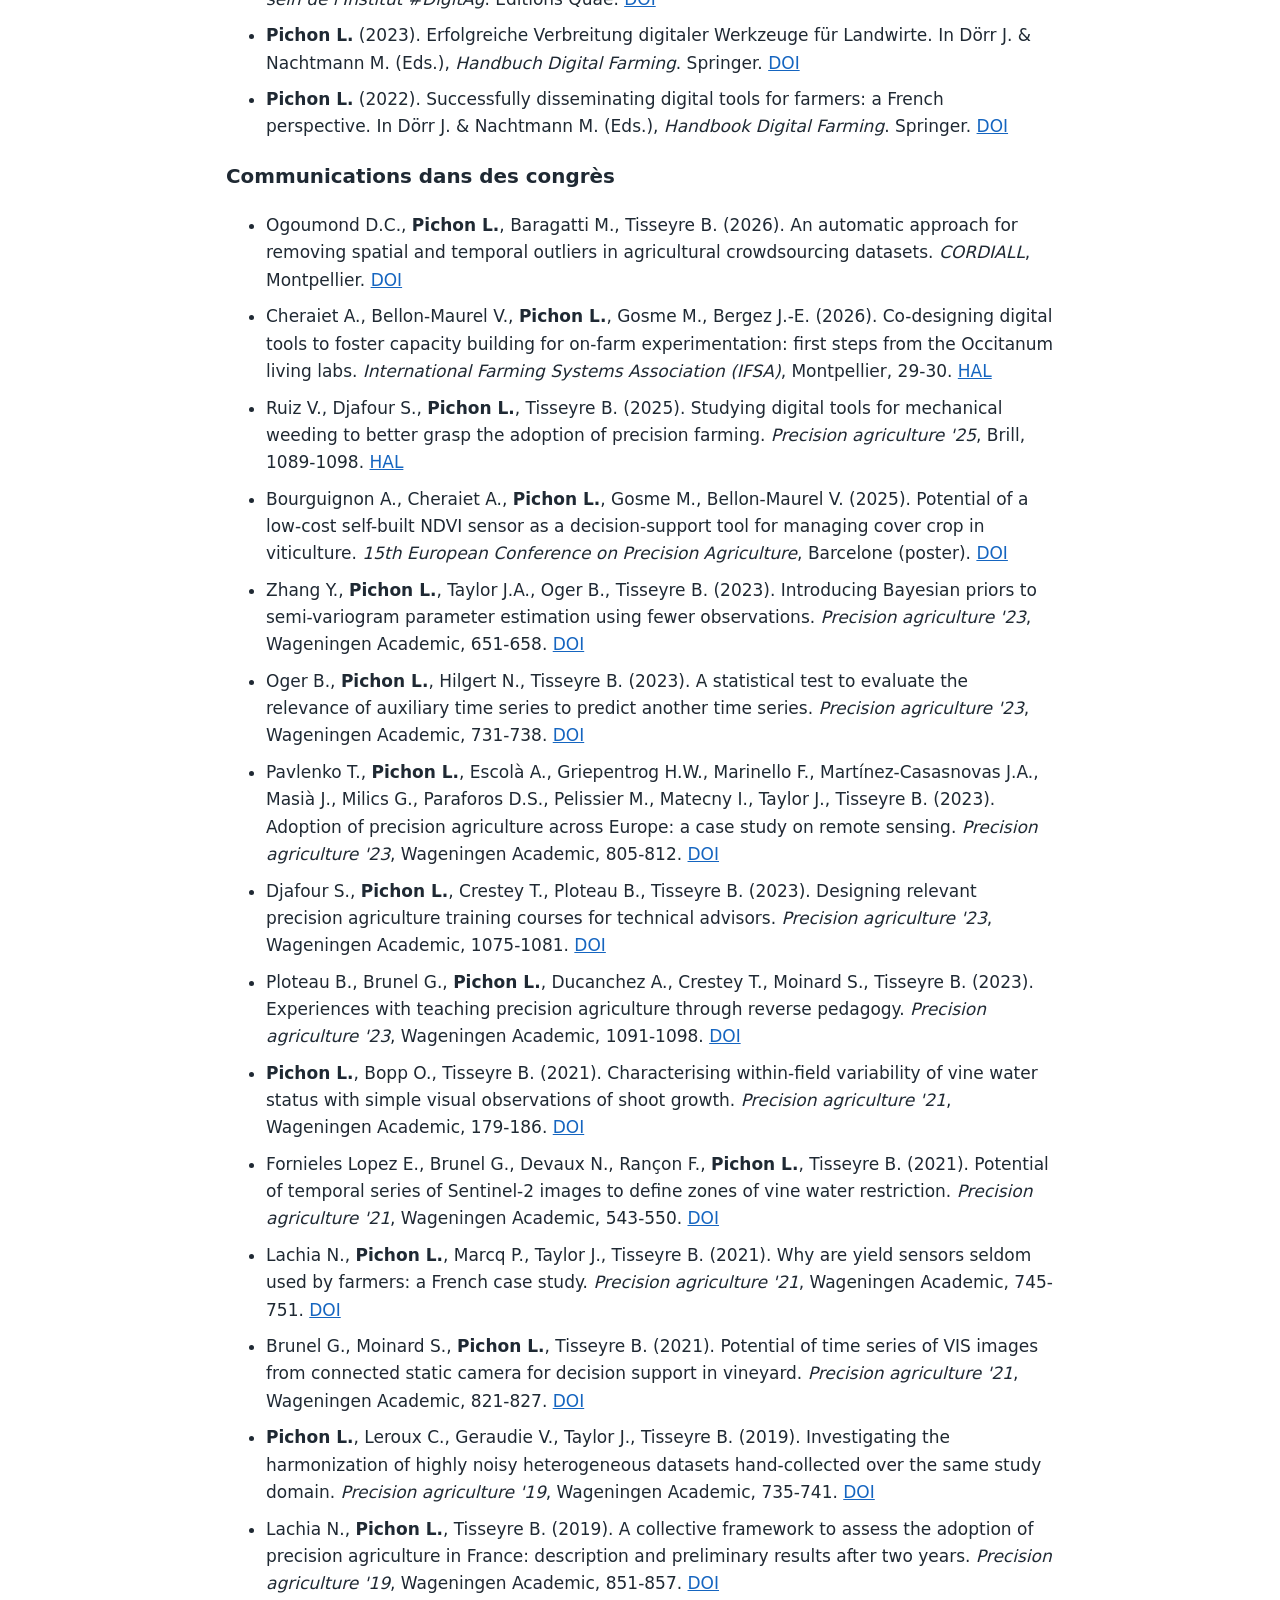
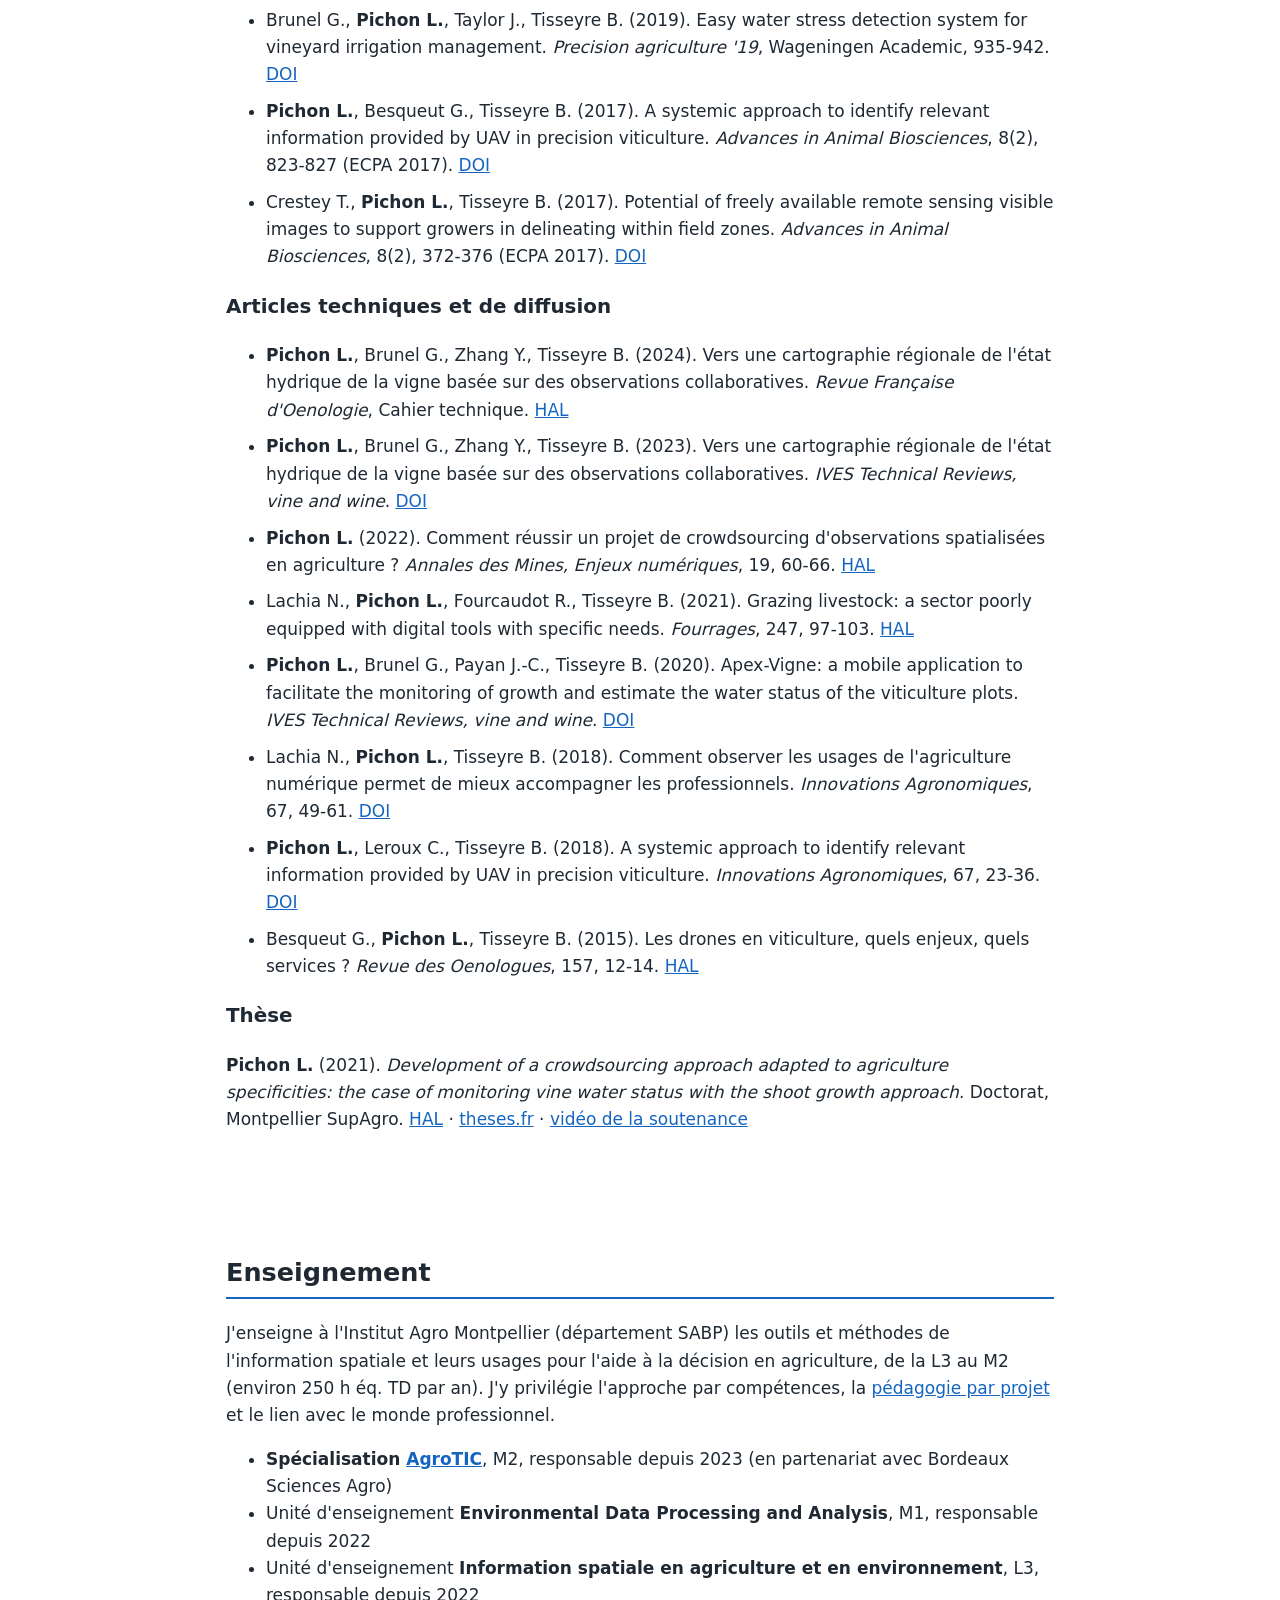
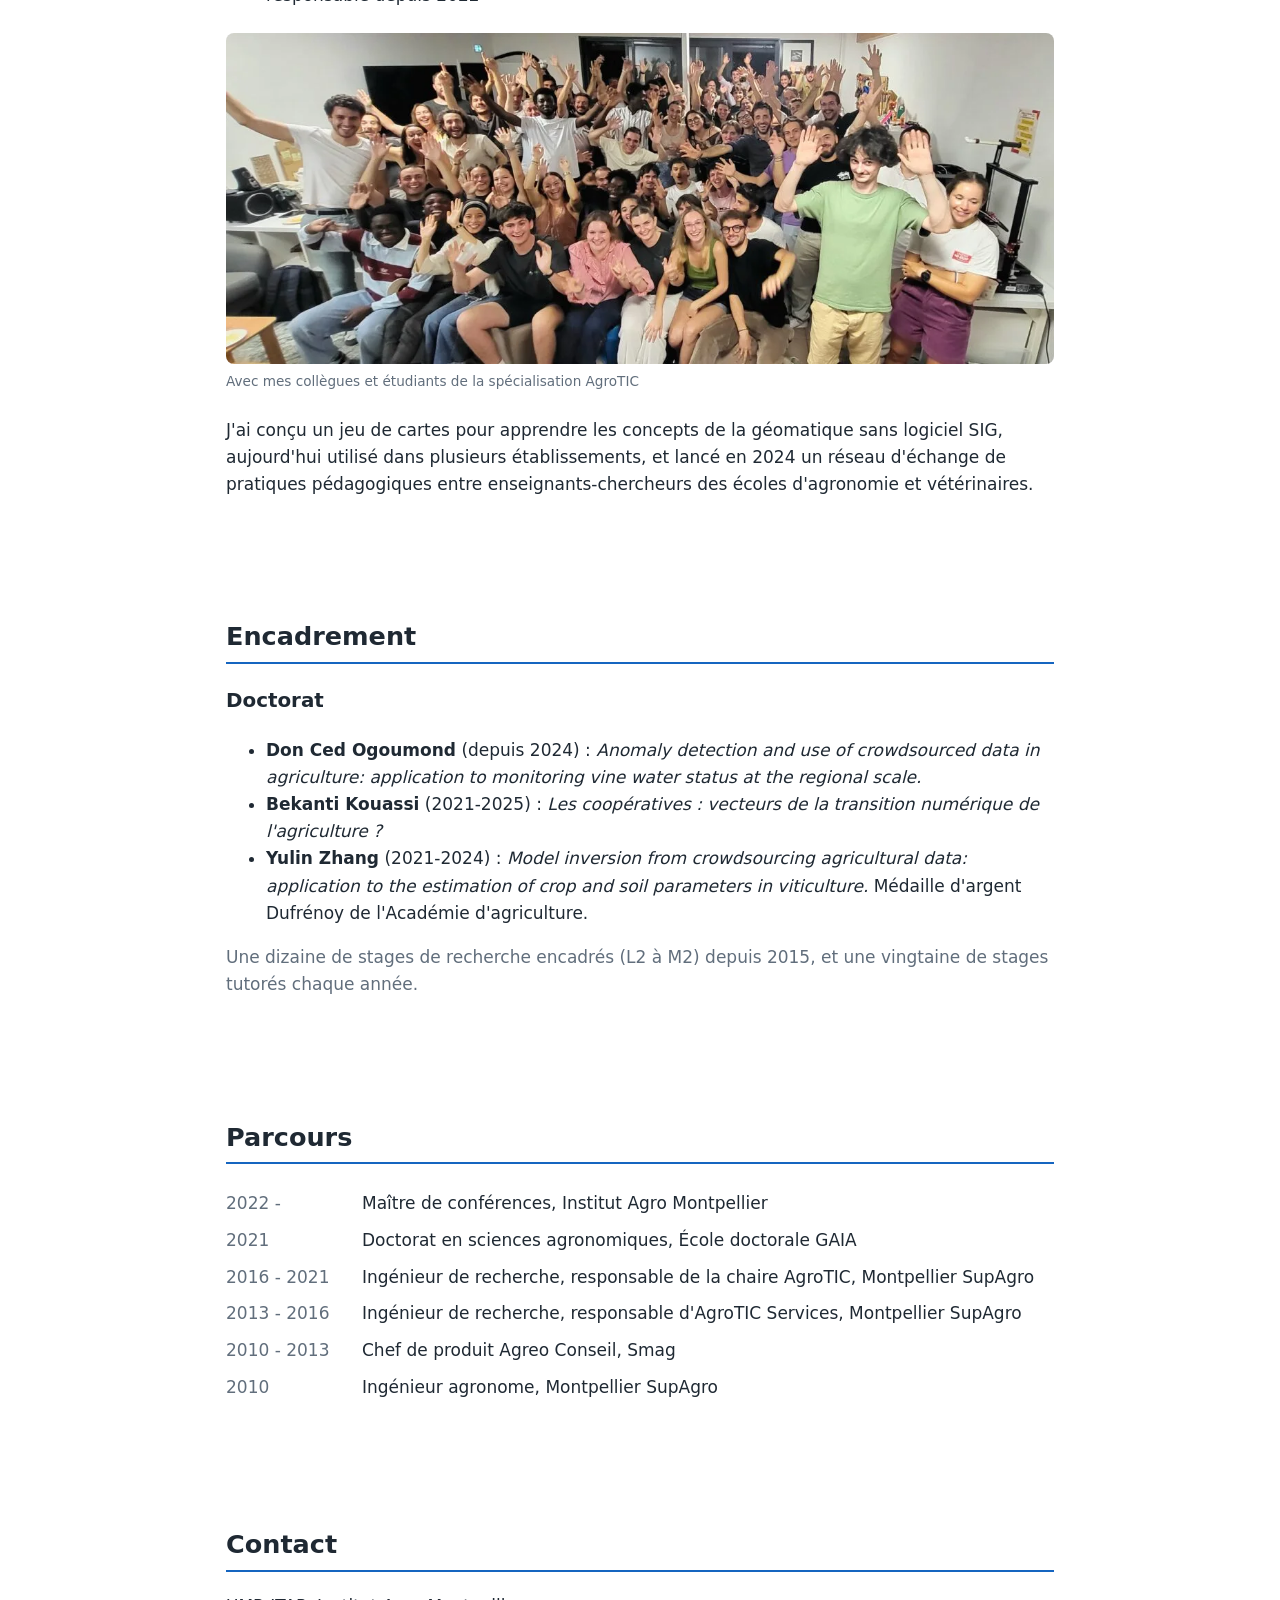
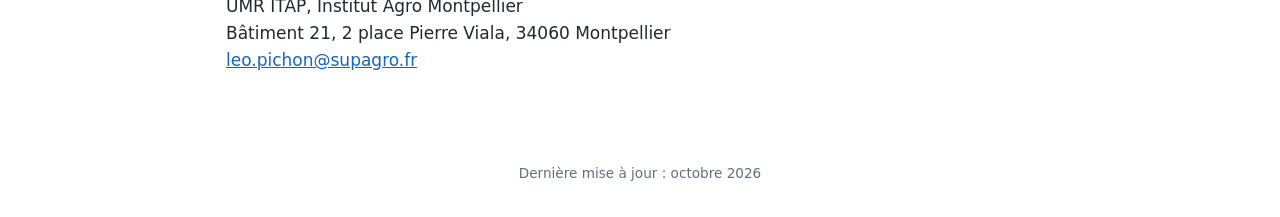
==== commit ca3ae62f: "Reprend les modifications de l'aperçu (retrait du lien Thèse) Co-Authored-By: Claude Opus 5.5 (1M co" ====
--- a/index.html
+++ b/index.html
@@ -35,9 +35,7 @@
       <p class="links">
         <a href="https://orcid.org/0000-0001-9522-2682">ORCID</a>
         <a href="https://www.scopus.com/authid/detail.uri?authorId=57201085381">Scopus</a>
-        <a href="https://www.researchgate.net/profile/Leo-Pichon">ResearchGate</a>
-        <a href="https://www.theses.fr/s194732">Thèse</a>
-      </p>
+        <a href="https://www.researchgate.net/profile/Leo-Pichon">ResearchGate</a></p>
     </div>
   </section>
 
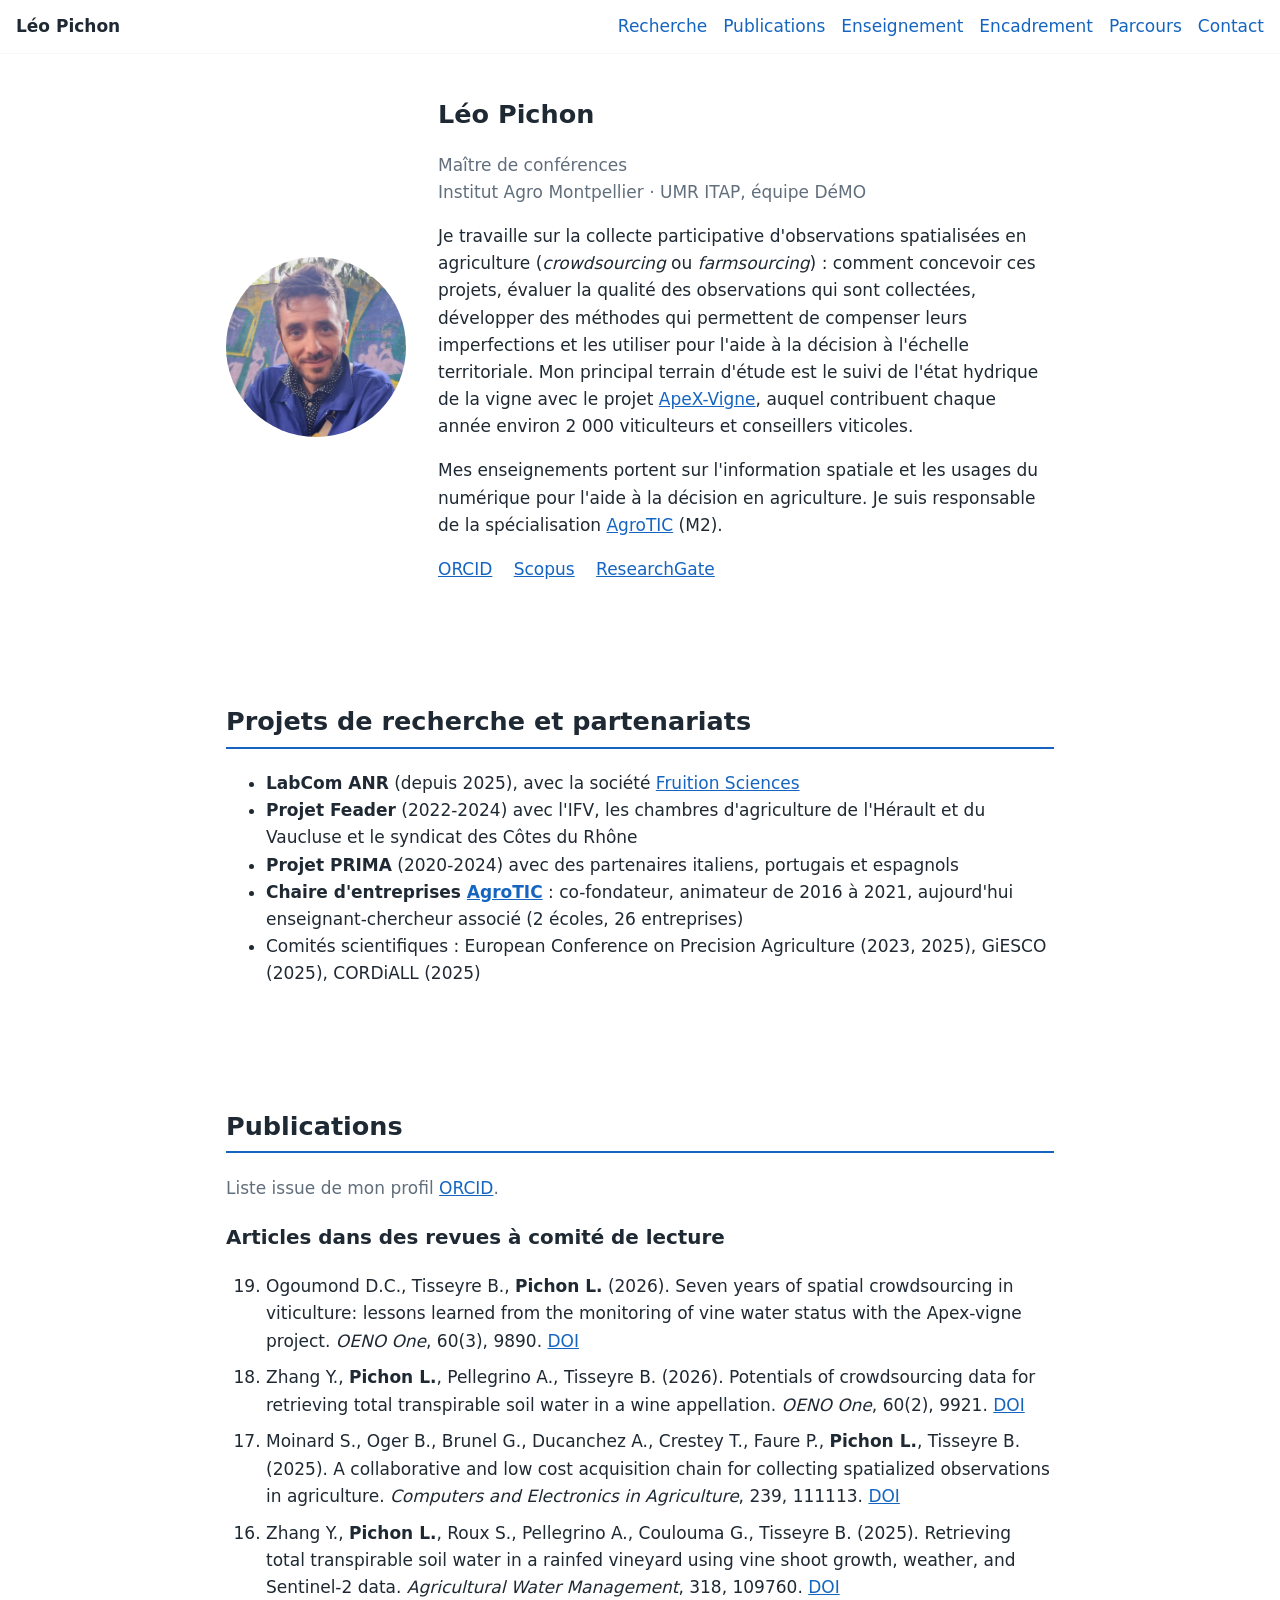
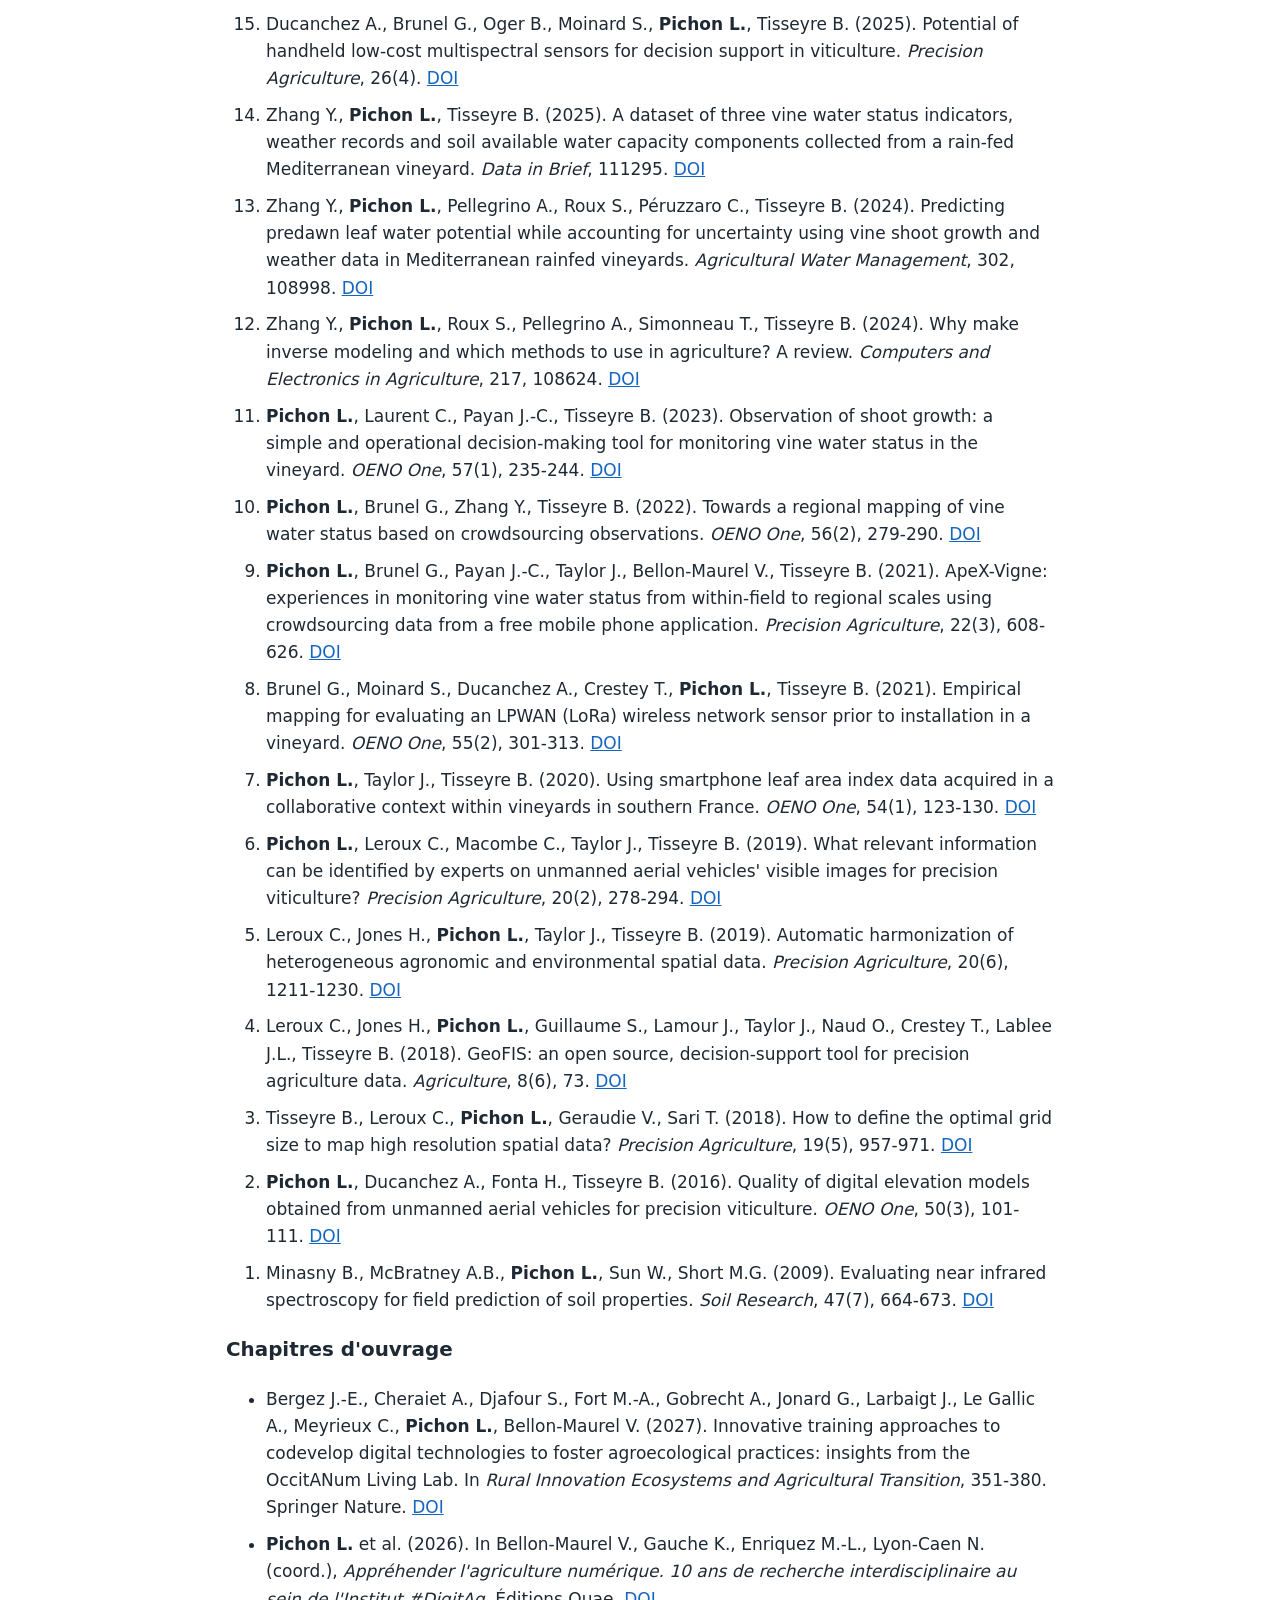
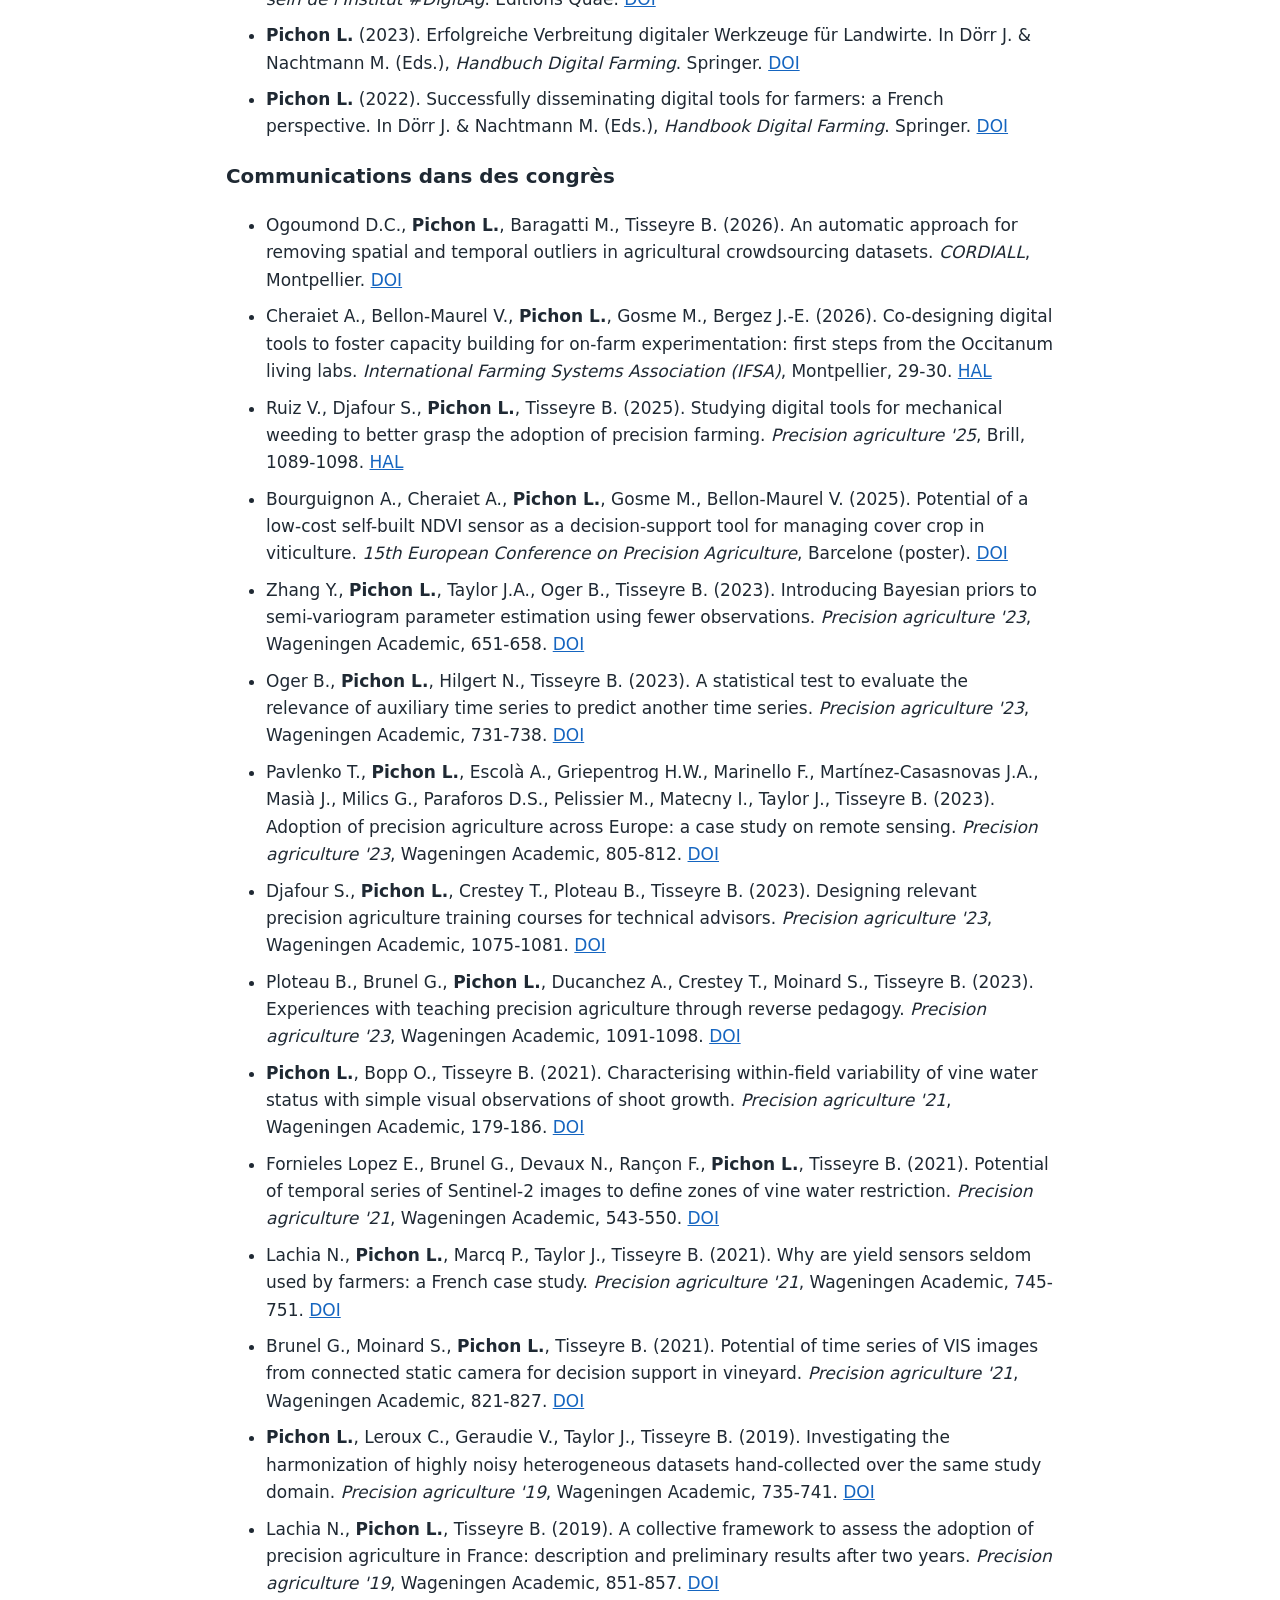
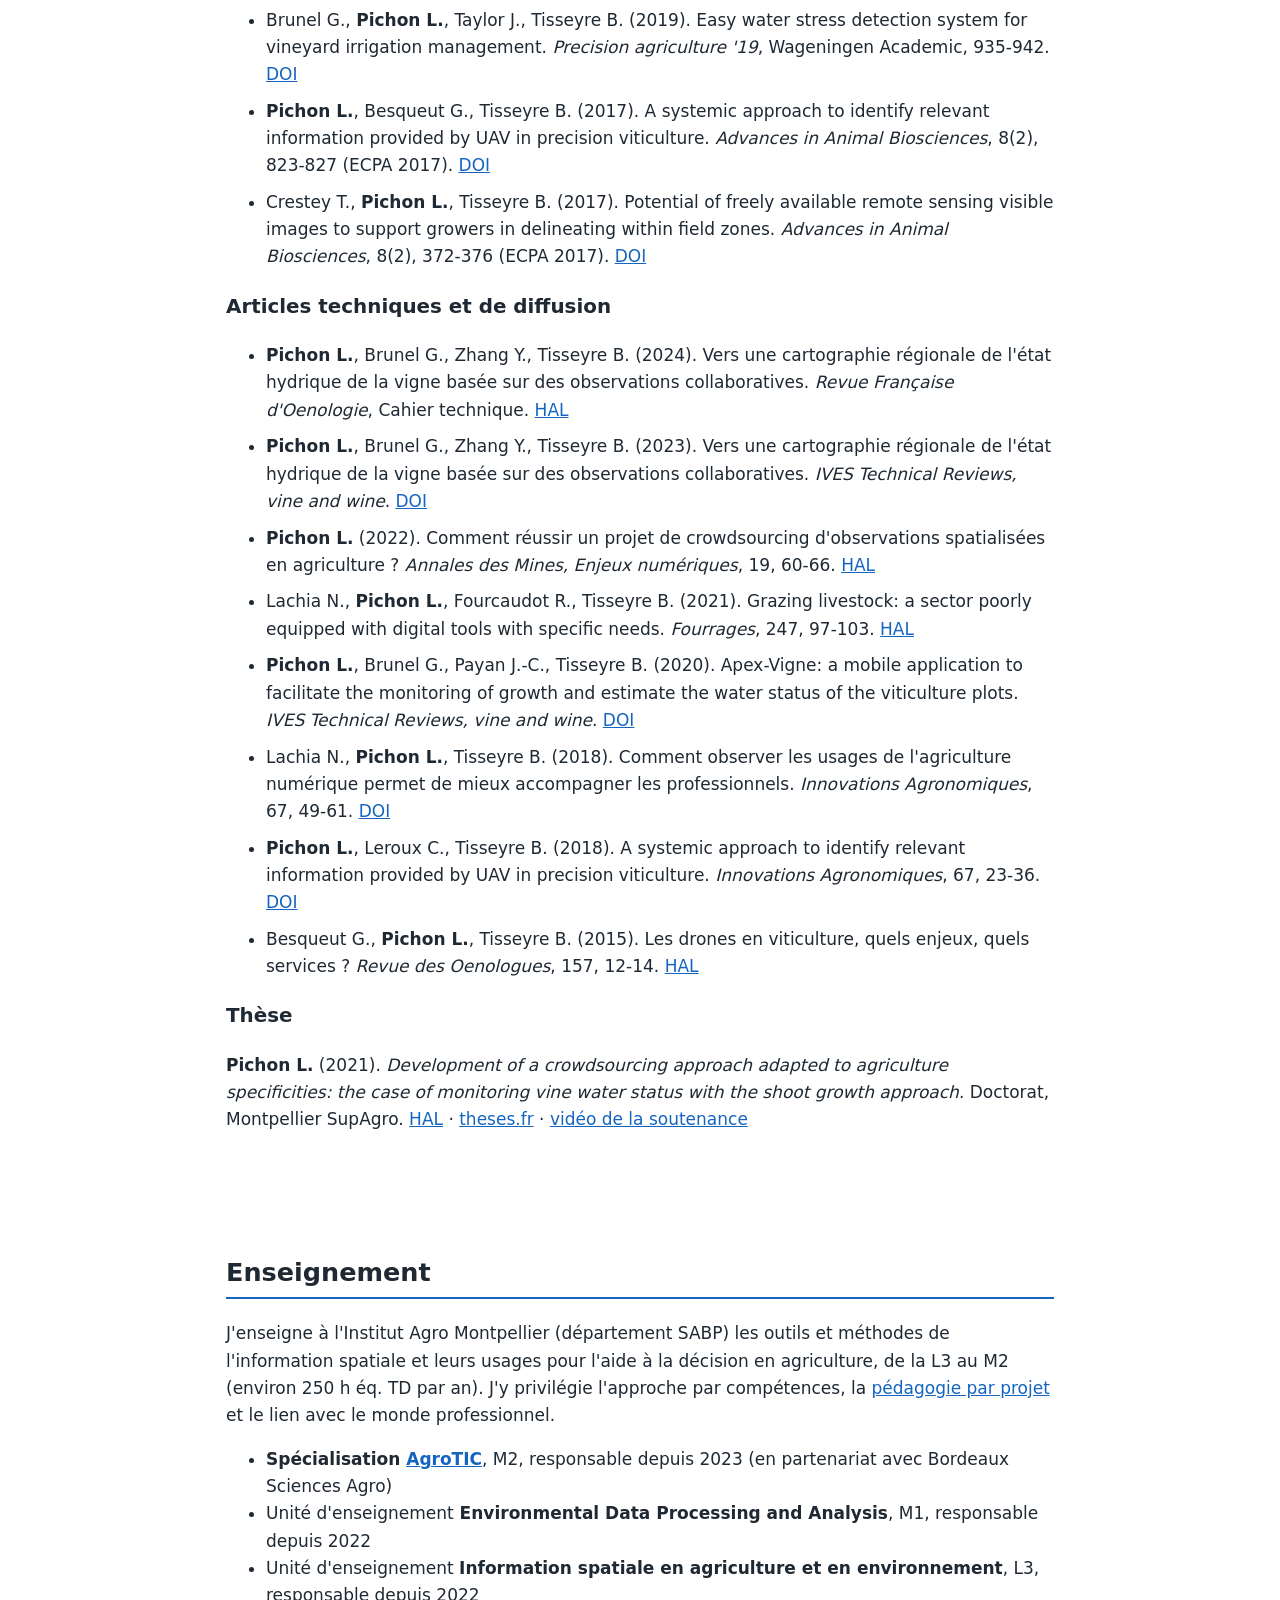
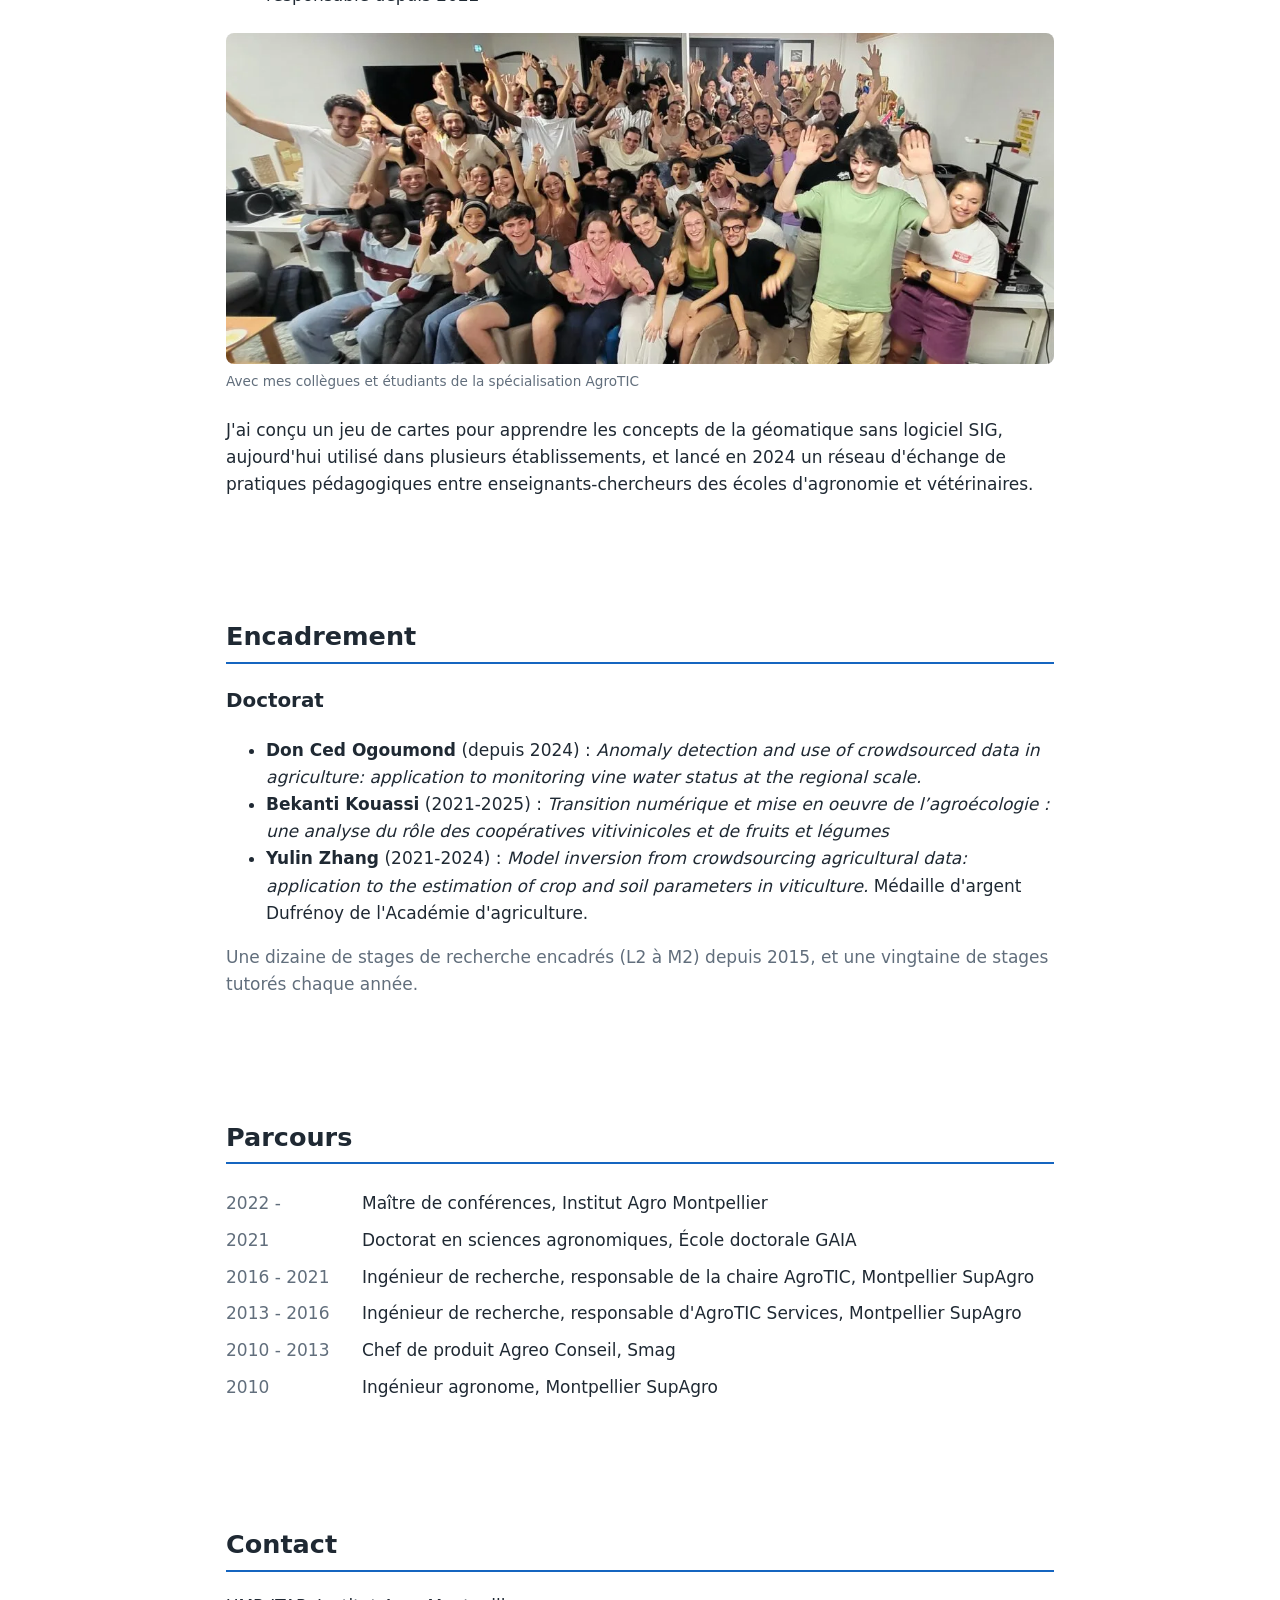
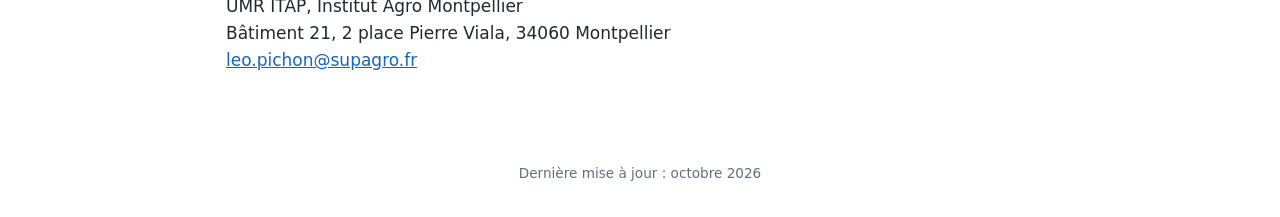
==== commit 5e4ae159: "Reprend les modifications de l'aperçu (titre de thèse de Bekanti Kouassi) Co-Authored-By: Claude Opu" ====
--- a/index.html
+++ b/index.html
@@ -139,7 +139,7 @@
     <h3>Doctorat</h3>
     <ul>
       <li><strong>Don Ced Ogoumond</strong> (depuis 2024) : <em>Anomaly detection and use of crowdsourced data in agriculture: application to monitoring vine water status at the regional scale.</em></li>
-      <li><strong>Bekanti Kouassi</strong> (2021-2025) : <em>Les coopératives : vecteurs de la transition numérique de l'agriculture ?</em></li>
+      <li><strong>Bekanti Kouassi</strong> (2021-2025) : <em>Transition numérique et mise en oeuvre de l’agroécologie : une analyse du rôle des coopératives vitivinicoles et de fruits et légumes</em></li>
       <li><strong>Yulin Zhang</strong> (2021-2024) : <em>Model inversion from crowdsourcing agricultural data: application to the estimation of crop and soil parameters in viticulture.</em> Médaille d'argent Dufrénoy de l'Académie d'agriculture.</li>
     </ul>
     <p class="muted">Une dizaine de stages de recherche encadrés (L2 à M2) depuis 2015, et une vingtaine de stages tutorés chaque année.</p>
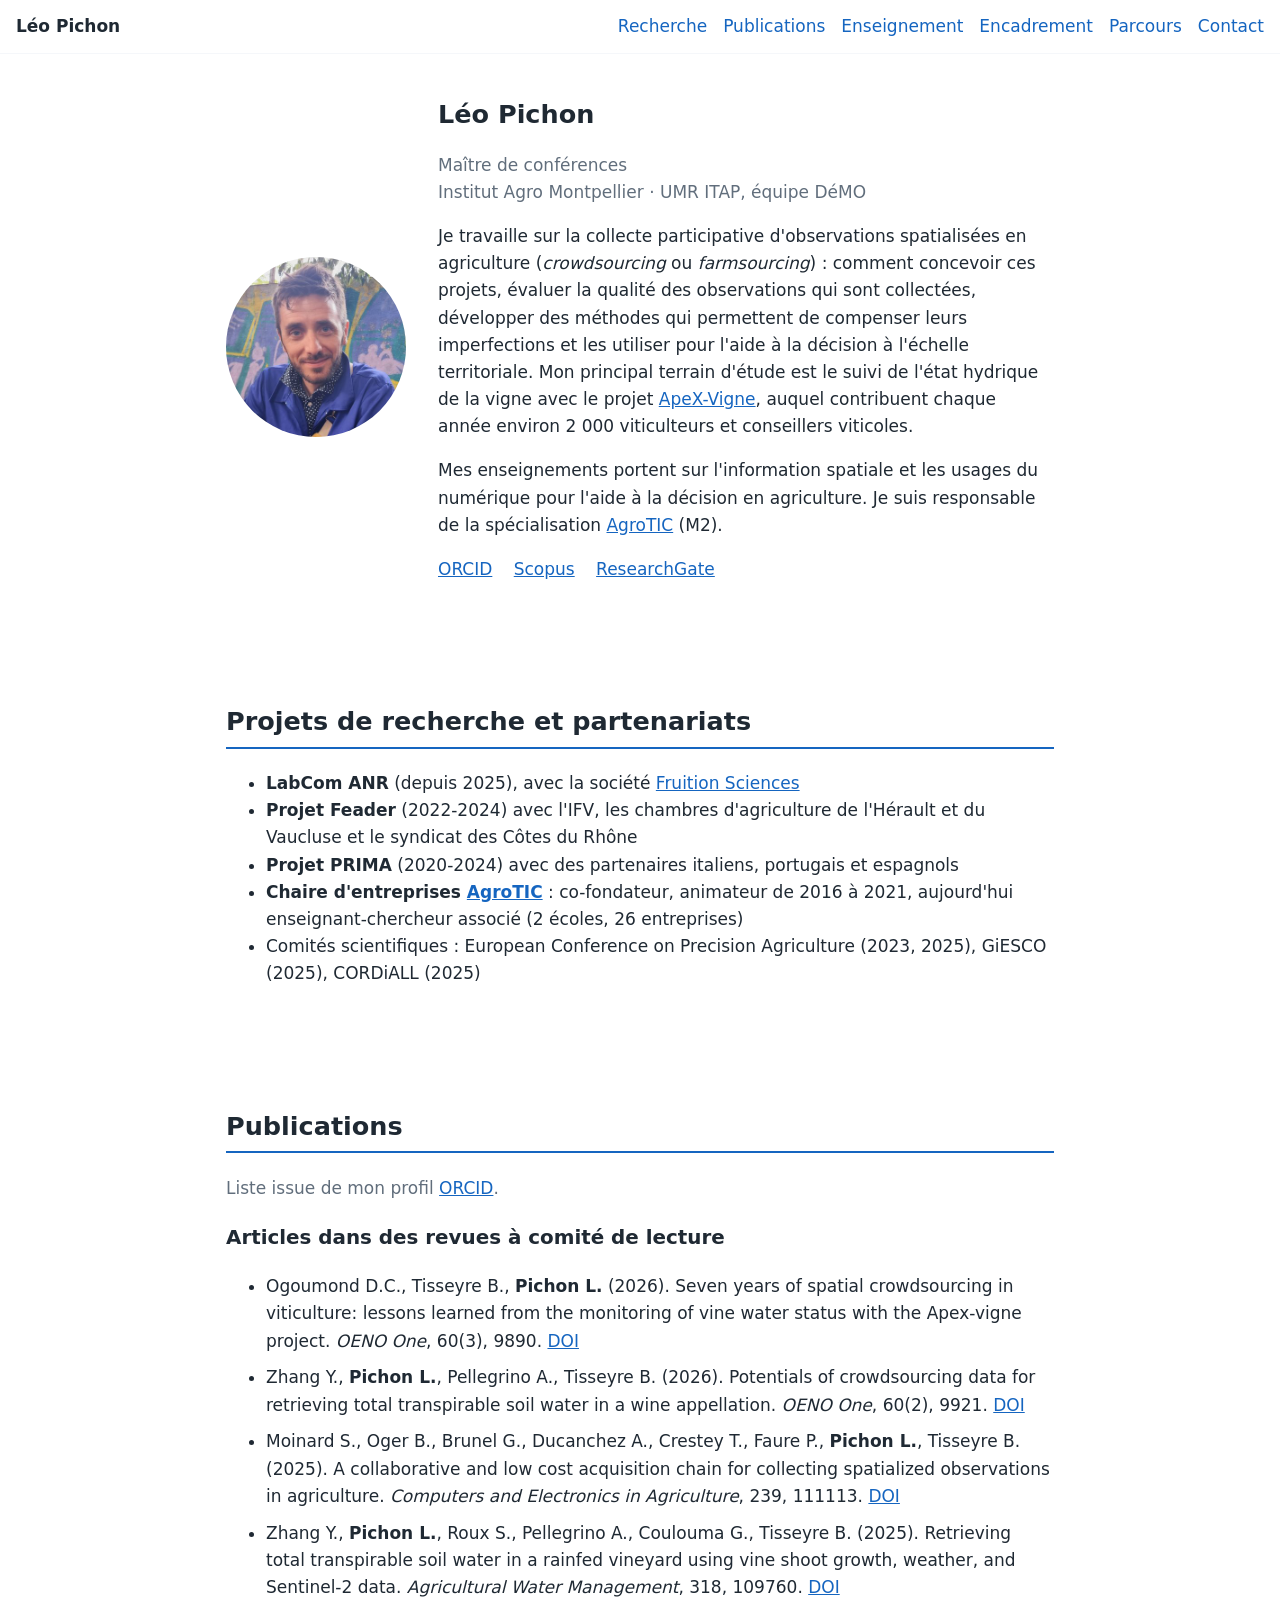
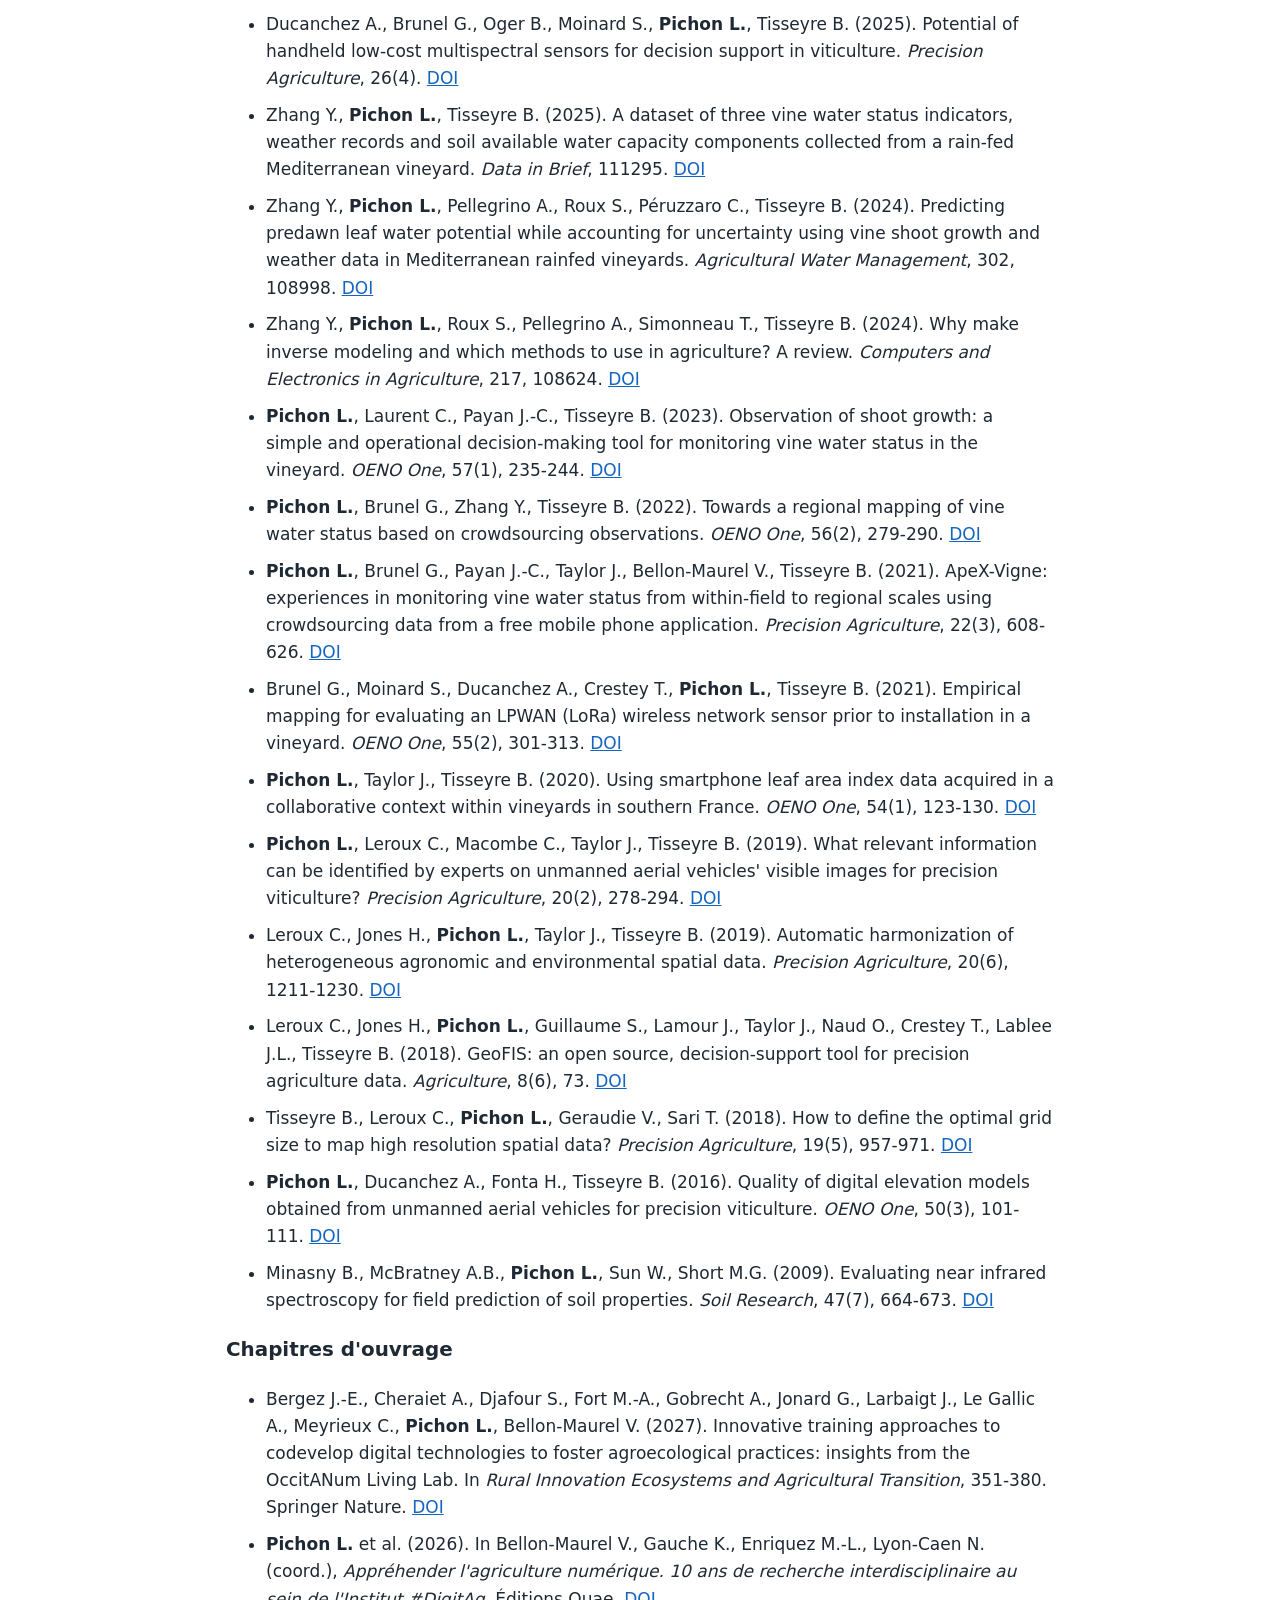
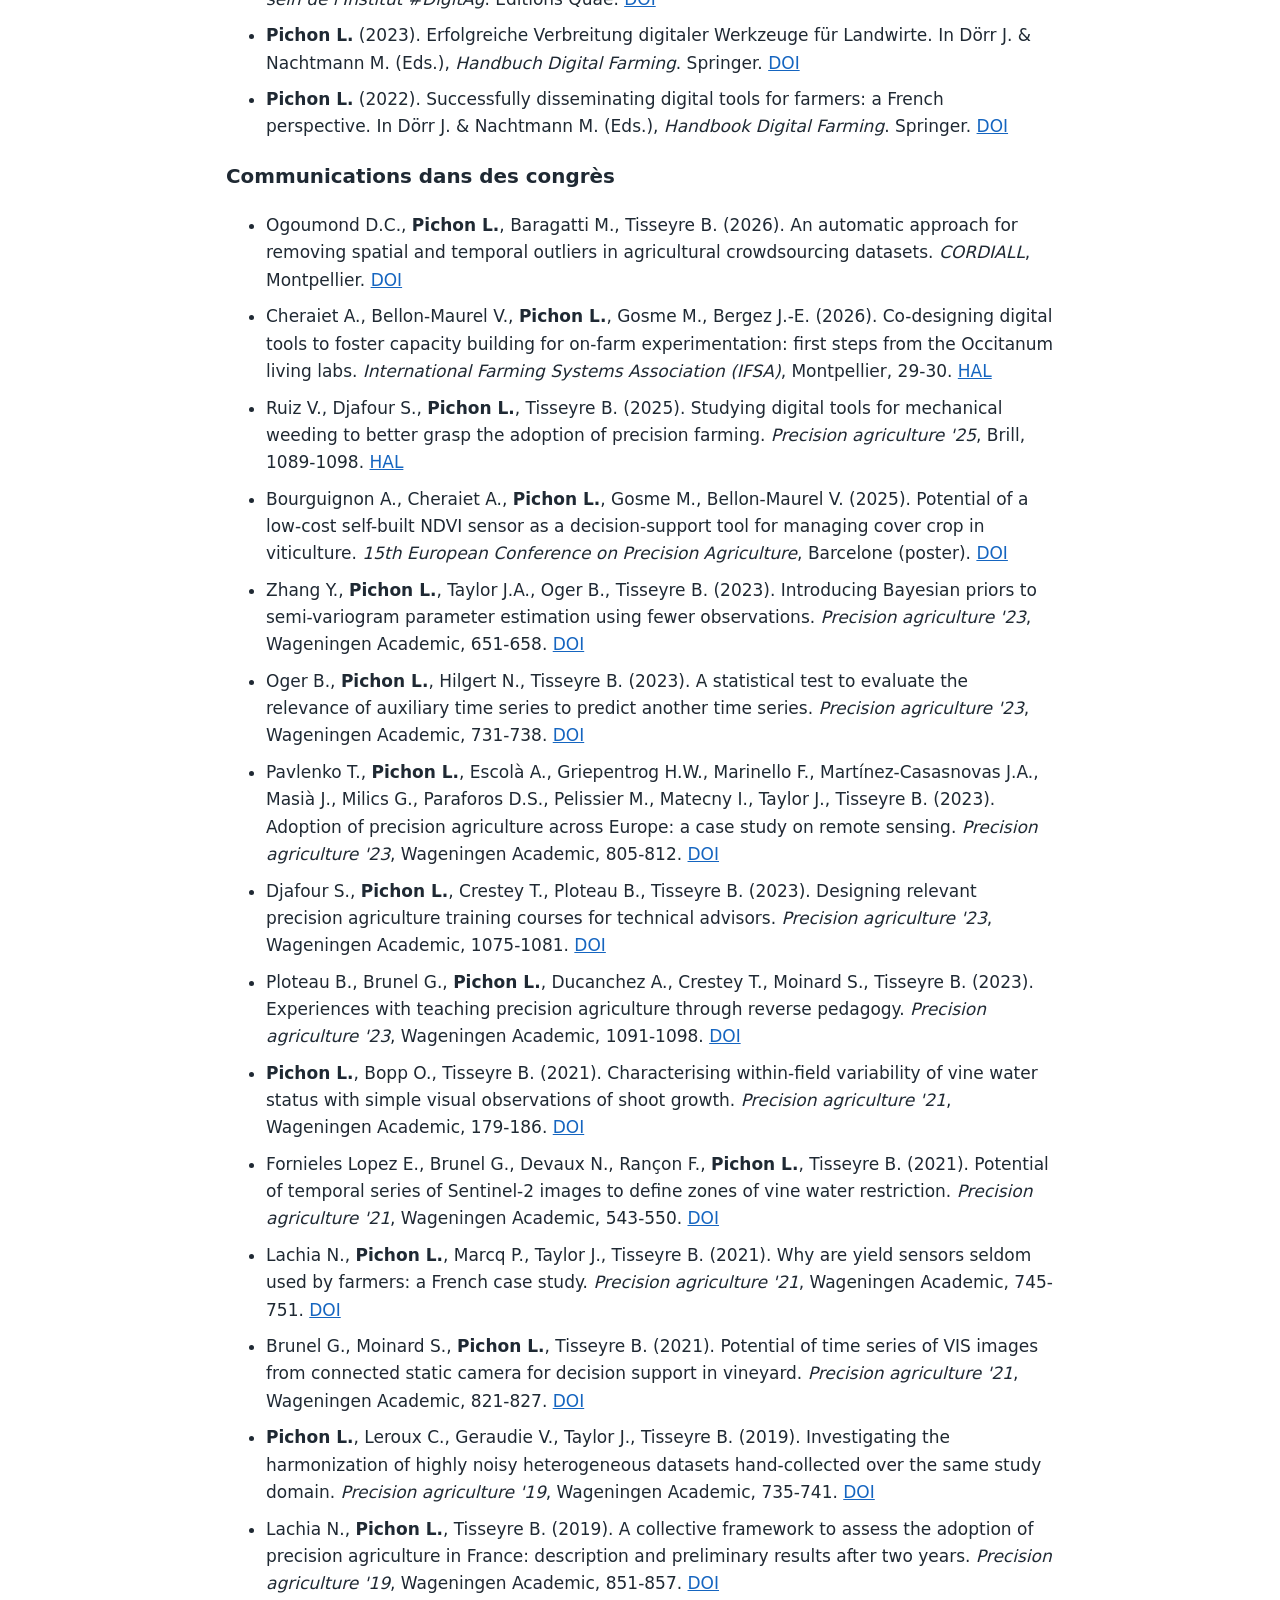
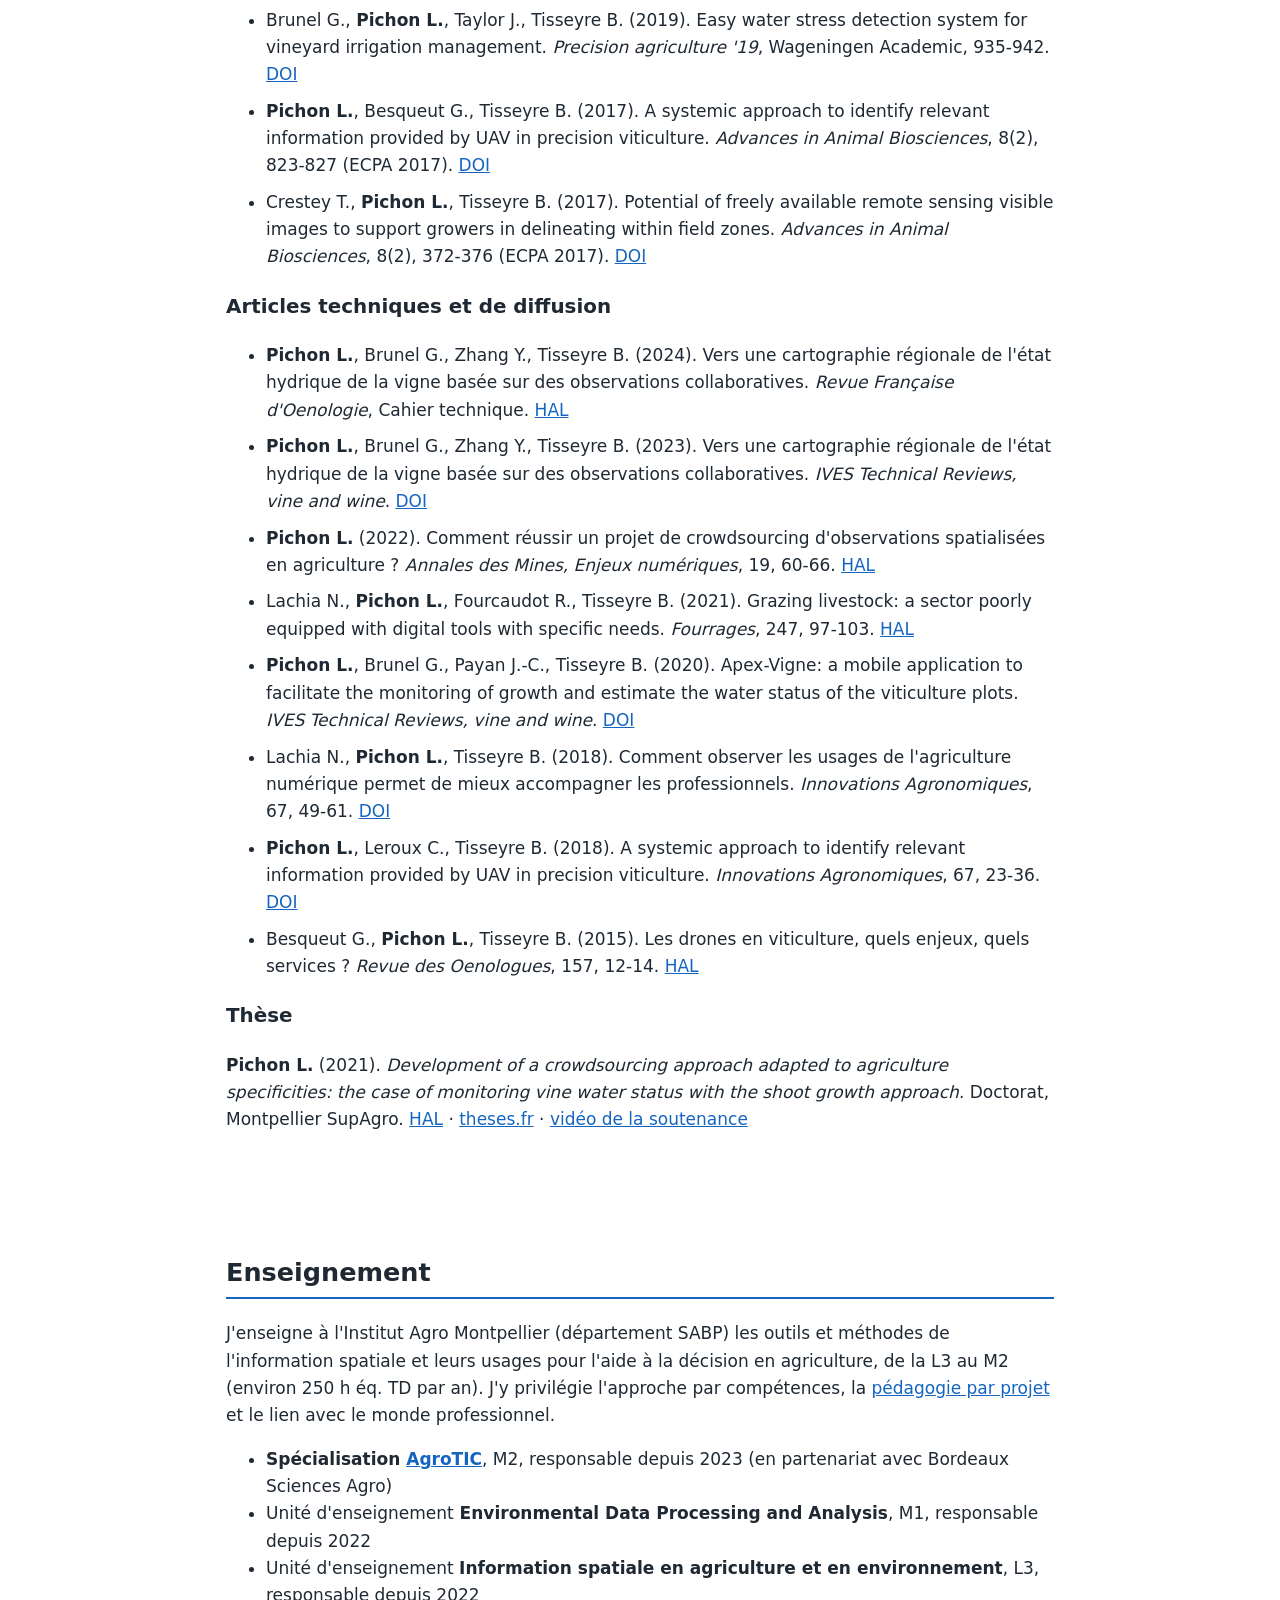
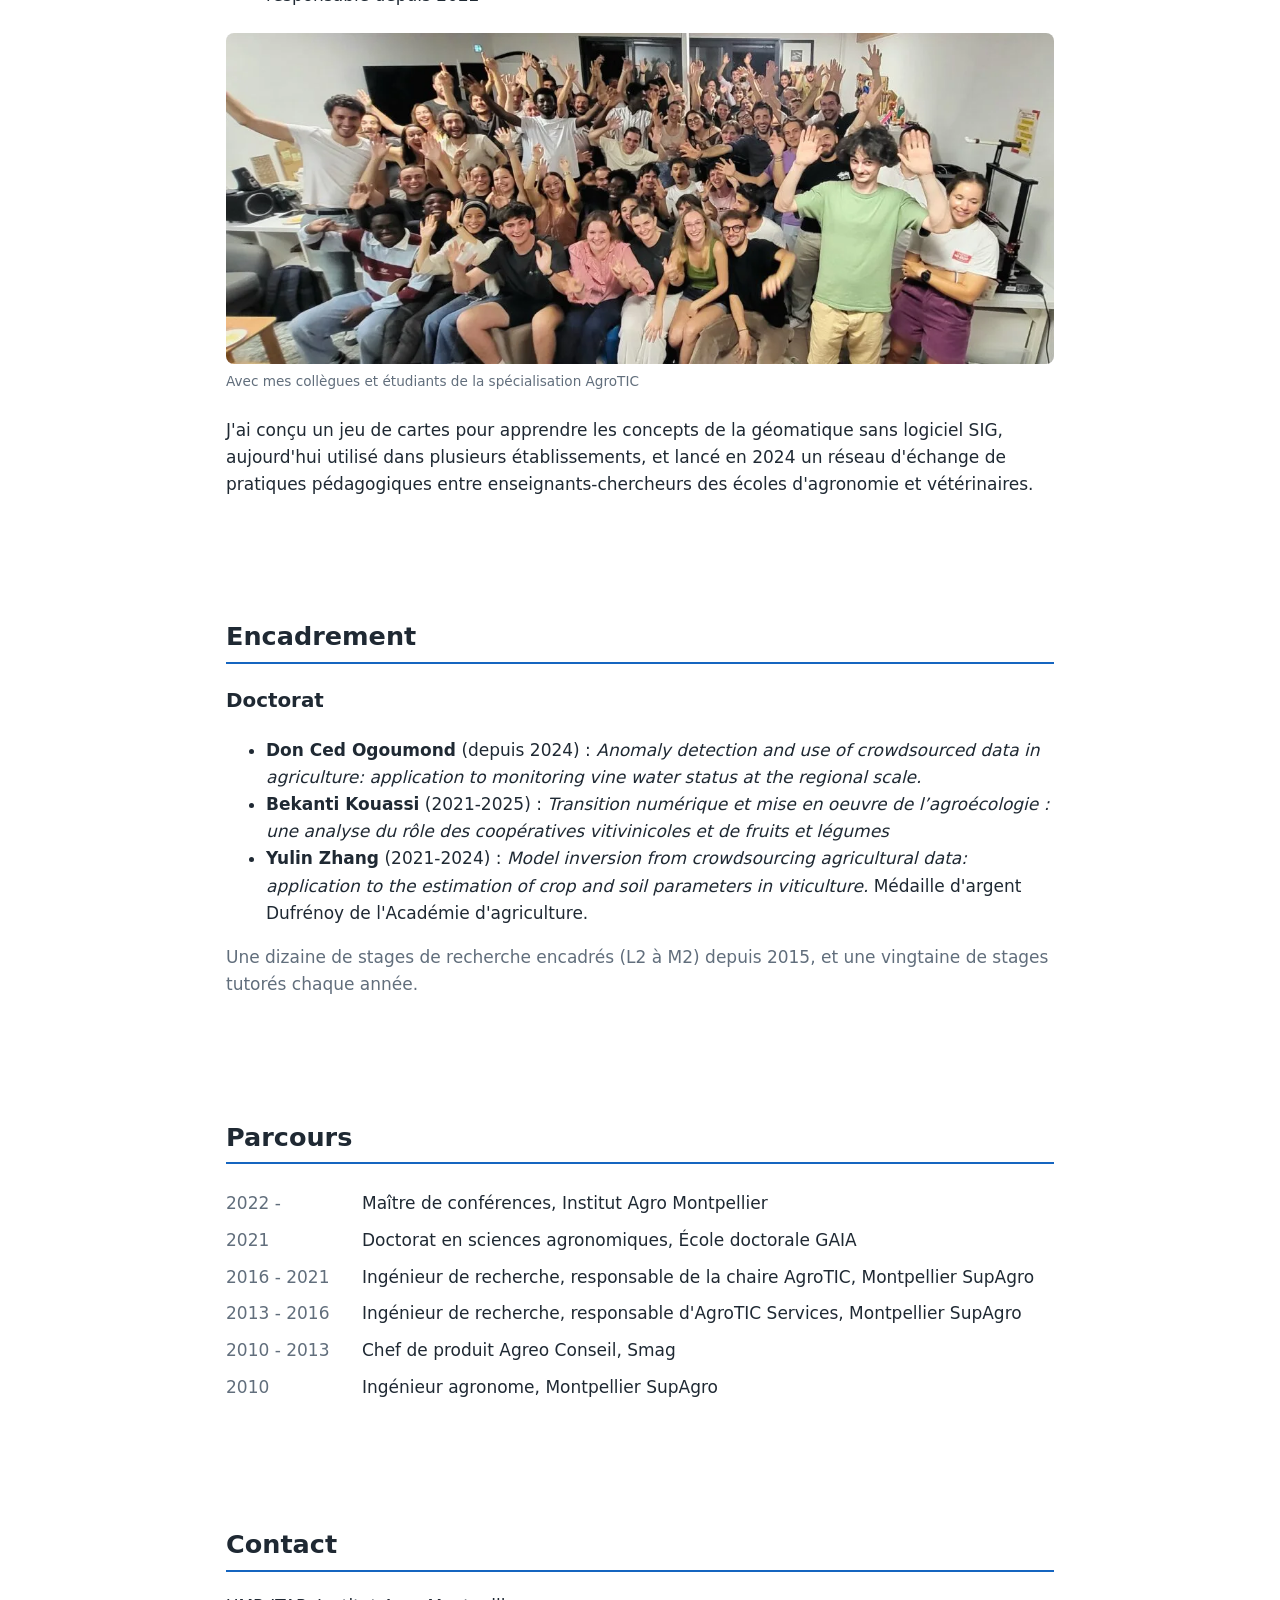
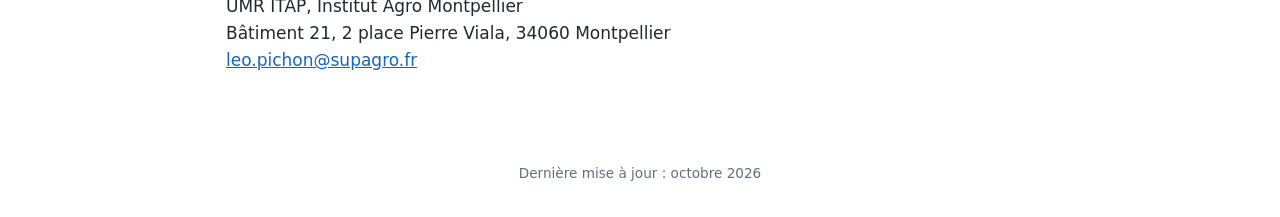
==== commit f4c8be6f: "Retire la numérotation des articles à comité de lecture Co-Authored-By: Claude Opus 5.5 (1M context)" ====
--- a/index.html
+++ b/index.html
@@ -3,8 +3,21 @@
 <head>
   <meta charset="utf-8">
   <meta name="viewport" content="width=device-width, initial-scale=1">
-  <title>Léo Pichon · Crowdsourcing en agriculture</title>
-  <meta name="description" content="Léo Pichon, maître de conférences en agriculture numérique à l'Institut Agro Montpellier (UMR ITAP). Crowdsourcing en agriculture, état hydrique de la vigne, ApeX-Vigne.">
+  <title>Page web personnelle : Léo Pichon · Crowdsourcing en agriculture</title>
+  <meta name="description" content="Léo Pichon, maître de conférences à l'Institut Agro Montpellier (UMR ITAP). Crowdsourcing en agriculture, état hydrique de la vigne, ApeX-Vigne.">
+  <link rel="canonical" href="https://leo-pichon.github.io/">
+  <meta property="og:type" content="profile">
+  <meta property="og:title" content="Page web personnelle : Léo Pichon · Crowdsourcing en agriculture">
+  <meta property="og:description" content="Maître de conférences à l'Institut Agro Montpellier (UMR ITAP).">
+  <meta property="og:url" content="https://leo-pichon.github.io/">
+  <meta property="og:image" content="https://leo-pichon.github.io/assets/photo.jpg">
+  <script type="application/ld+json">
+  {"@context":"https://schema.org","@type":"Person","name":"Léo Pichon",
+   "jobTitle":"Maître de conférences",
+   "affiliation":{"@type":"Organization","name":"Institut Agro Montpellier"},
+   "url":"https://leo-pichon.github.io/","image":"https://leo-pichon.github.io/assets/photo.jpg",
+   "sameAs":["https://orcid.org/0000-0001-9522-2682","https://www.scopus.com/authid/detail.uri?authorId=57201085381","https://www.researchgate.net/profile/Leo-Pichon"]}
+  </script>
   <link rel="stylesheet" href="assets/style.css">
 </head>
 <body>
@@ -52,7 +65,7 @@
     <h2>Publications</h2>
     <p class="muted">Liste issue de mon profil <a href="https://orcid.org/0000-0001-9522-2682">ORCID</a>.</p>
     <h3>Articles dans des revues à comité de lecture</h3>
-    <ol class="pubs" reversed="">
+    <ul class="pubs">
       <li>Ogoumond D.C., Tisseyre B., <b>Pichon L.</b> (2026). Seven years of spatial crowdsourcing in viticulture: lessons learned from the monitoring of vine water status with the Apex-vigne project. <em>OENO One</em>, 60(3), 9890. <a href="https://doi.org/10.20870/oeno-one.2026.60.3.9890">DOI</a></li>
       <li>Zhang Y., <b>Pichon L.</b>, Pellegrino A., Tisseyre B. (2026). Potentials of crowdsourcing data for retrieving total transpirable soil water in a wine appellation. <em>OENO One</em>, 60(2), 9921. <a href="https://doi.org/10.20870/oeno-one.2026.60.2.9921">DOI</a></li>
       <li>Moinard S., Oger B., Brunel G., Ducanchez A., Crestey T., Faure P., <b>Pichon L.</b>, Tisseyre B. (2025). A collaborative and low cost acquisition chain for collecting spatialized observations in agriculture. <em>Computers and Electronics in Agriculture</em>, 239, 111113. <a href="https://doi.org/10.1016/j.compag.2025.111113">DOI</a></li>
@@ -72,7 +85,7 @@
       <li>Tisseyre B., Leroux C., <b>Pichon L.</b>, Geraudie V., Sari T. (2018). How to define the optimal grid size to map high resolution spatial data? <em>Precision Agriculture</em>, 19(5), 957-971. <a href="https://doi.org/10.1007/s11119-018-9566-5">DOI</a></li>
       <li><b>Pichon L.</b>, Ducanchez A., Fonta H., Tisseyre B. (2016). Quality of digital elevation models obtained from unmanned aerial vehicles for precision viticulture. <em>OENO One</em>, 50(3), 101-111. <a href="https://doi.org/10.20870/oeno-one.2016.50.3.1177">DOI</a></li>
       <li>Minasny B., McBratney A.B., <b>Pichon L.</b>, Sun W., Short M.G. (2009). Evaluating near infrared spectroscopy for field prediction of soil properties. <em>Soil Research</em>, 47(7), 664-673. <a href="https://doi.org/10.1071/SR09005">DOI</a></li>
-    </ol>
+    </ul>
     <h3>Chapitres d'ouvrage</h3>
     <ul class="pubs">
       <li>Bergez J.-E., Cheraiet A., Djafour S., Fort M.-A., Gobrecht A., Jonard G., Larbaigt J., Le Gallic A., Meyrieux C., <b>Pichon L.</b>, Bellon-Maurel V. (2027). Innovative training approaches to codevelop digital technologies to foster agroecological practices: insights from the OccitANum Living Lab. In <em>Rural Innovation Ecosystems and Agricultural Transition</em>, 351-380. Springer Nature. <a href="https://doi.org/10.1007/978-3-032-33157-1_14">DOI</a></li>
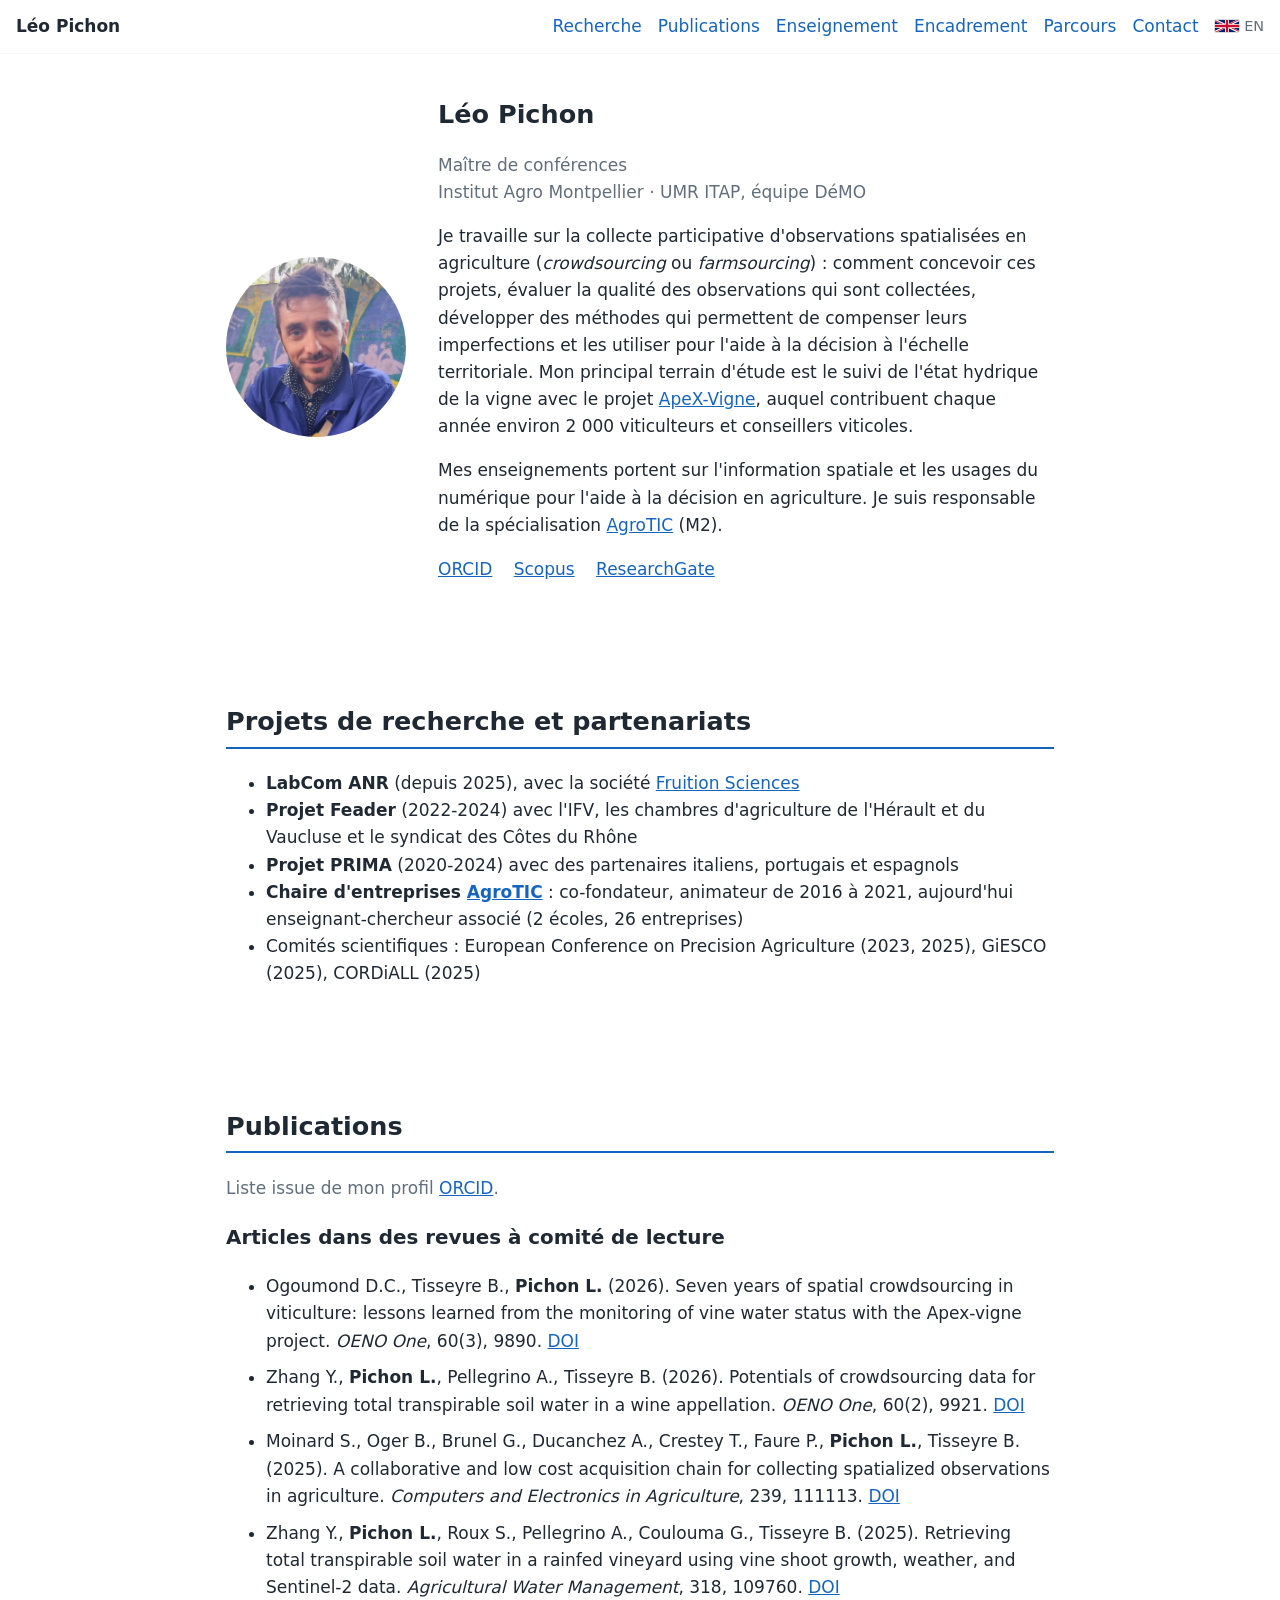
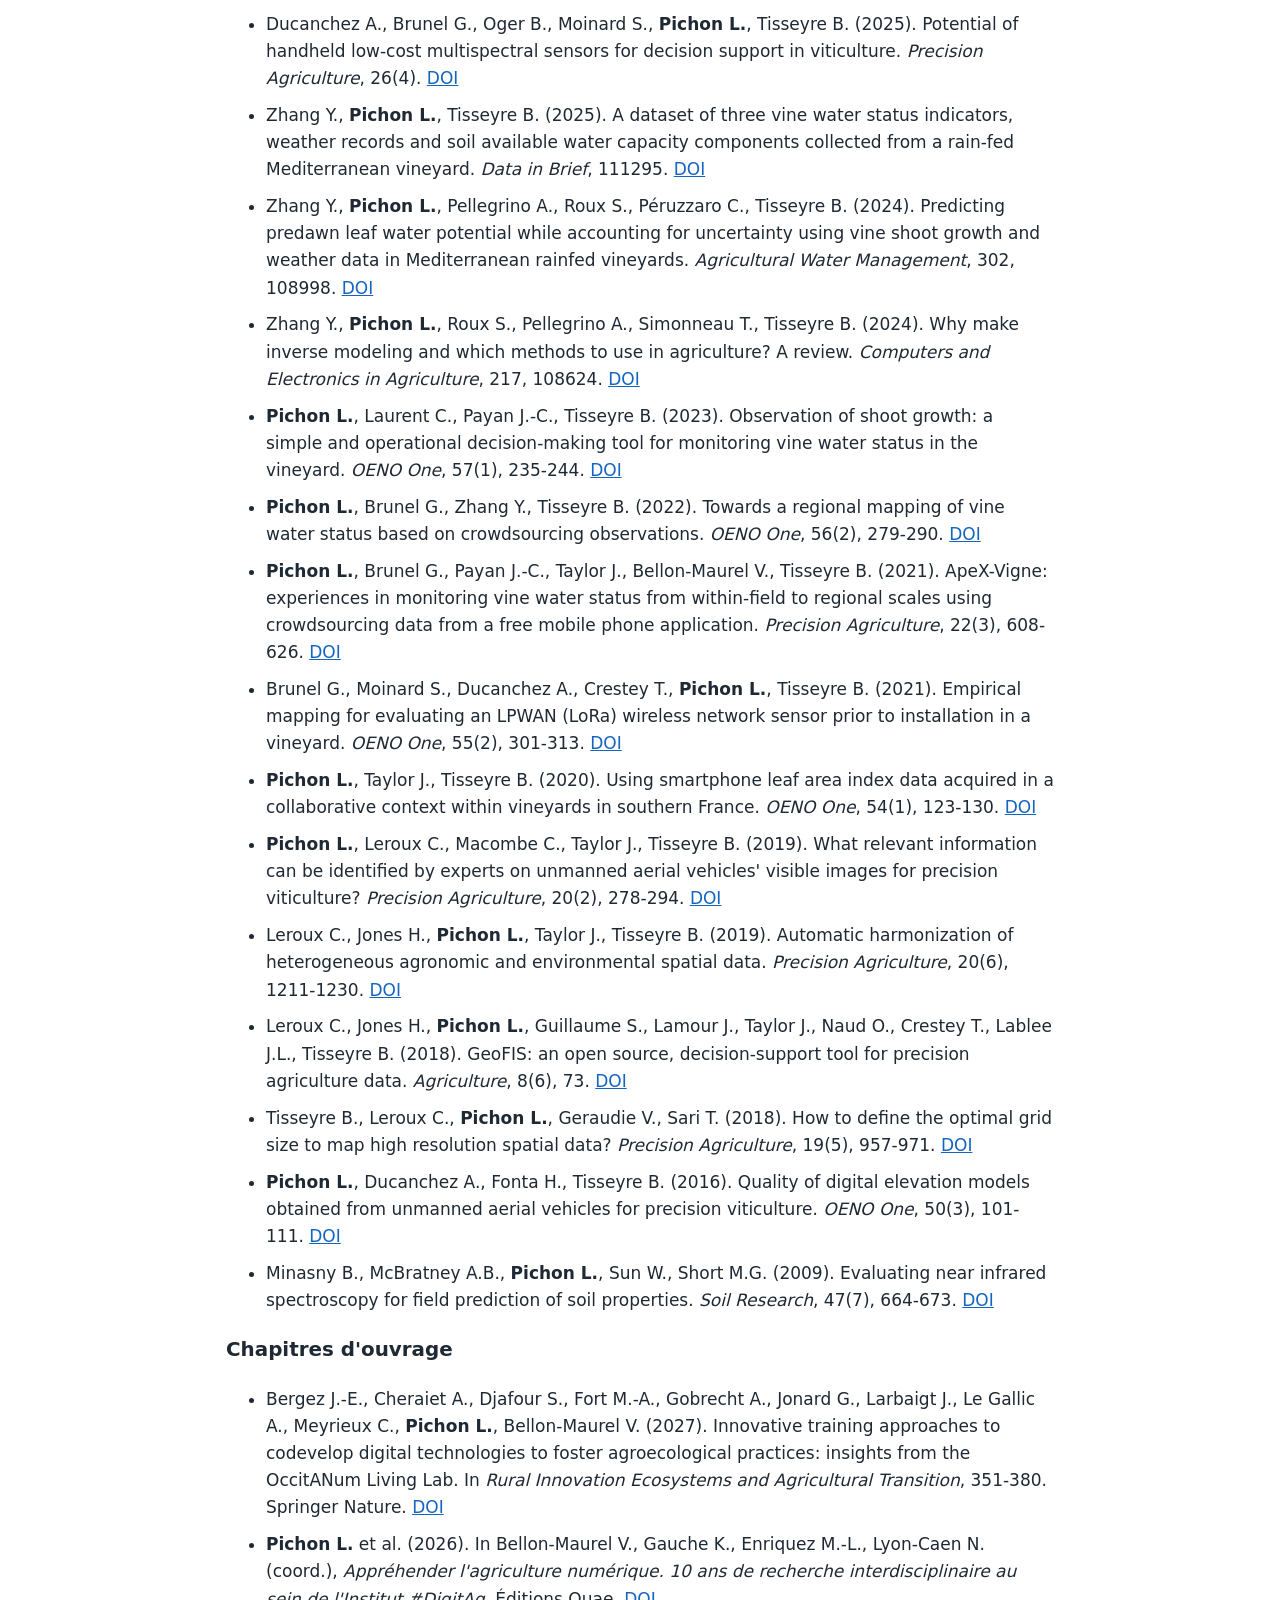
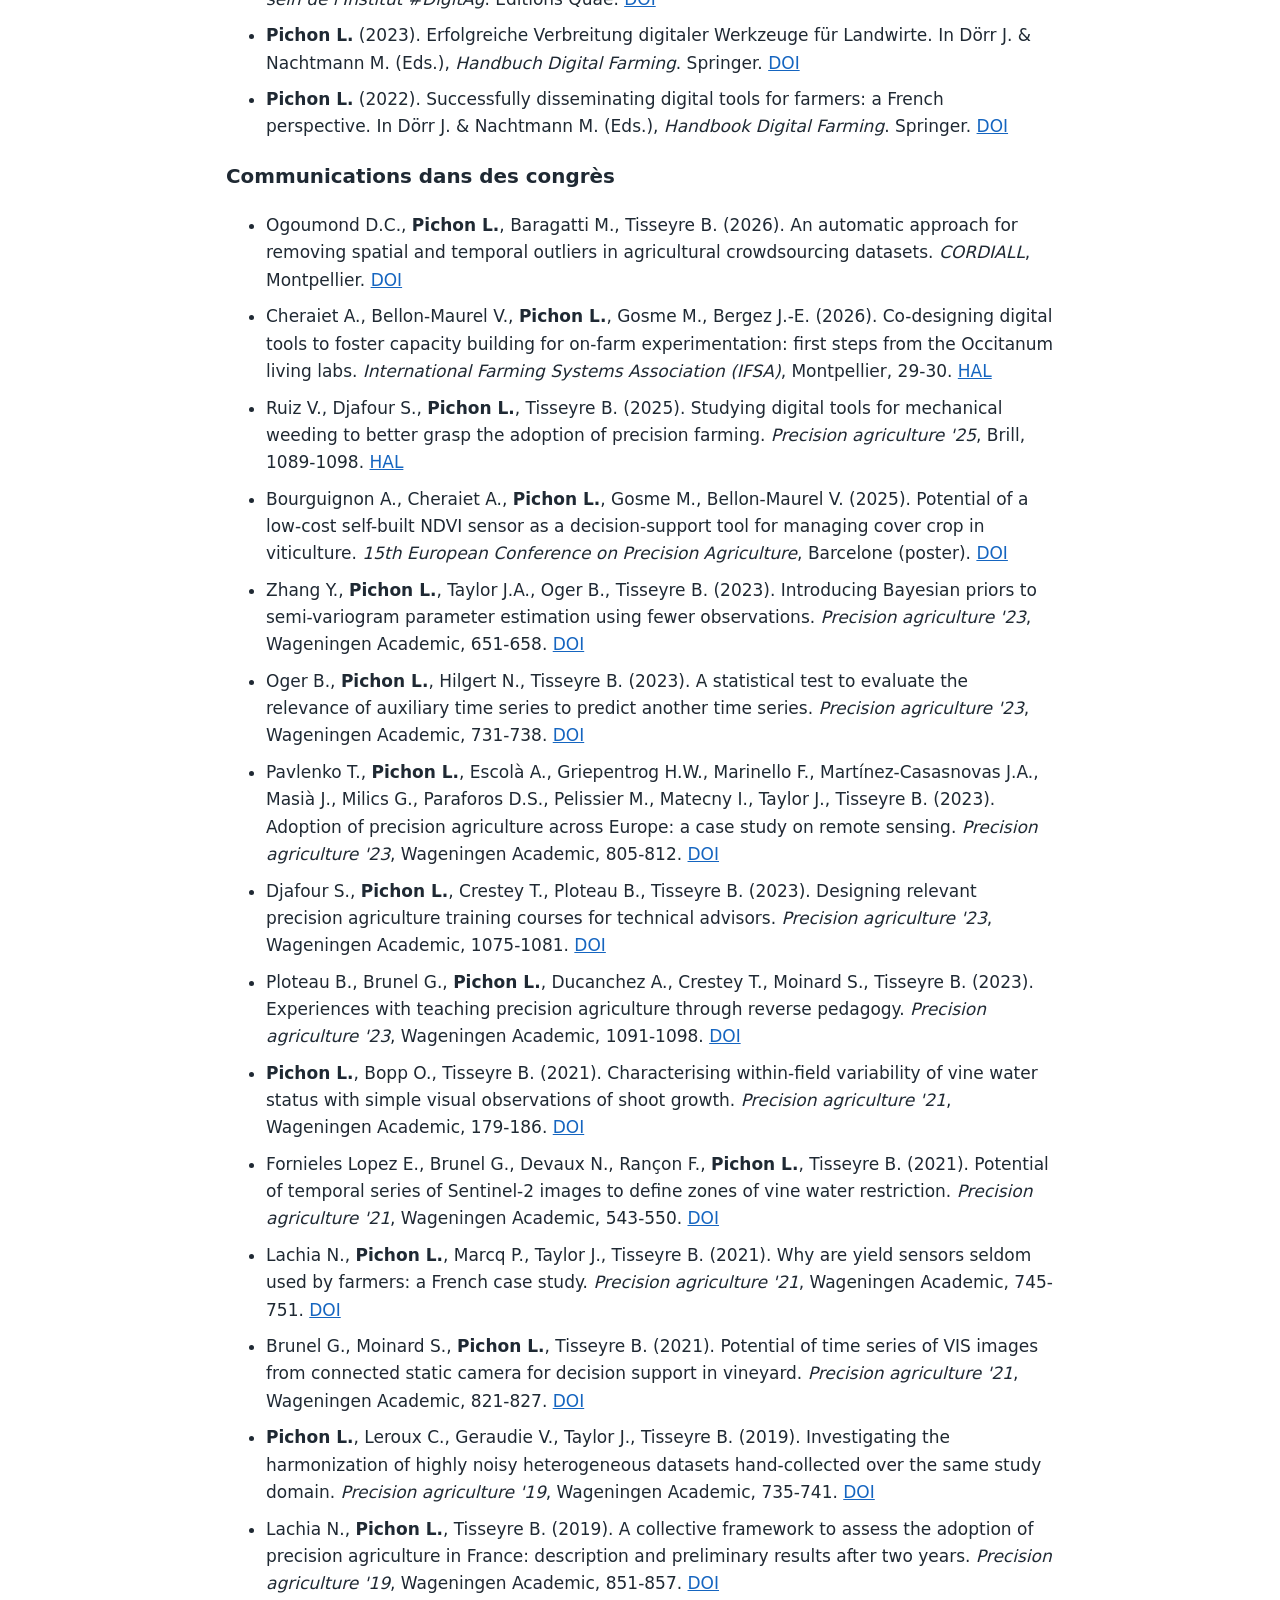
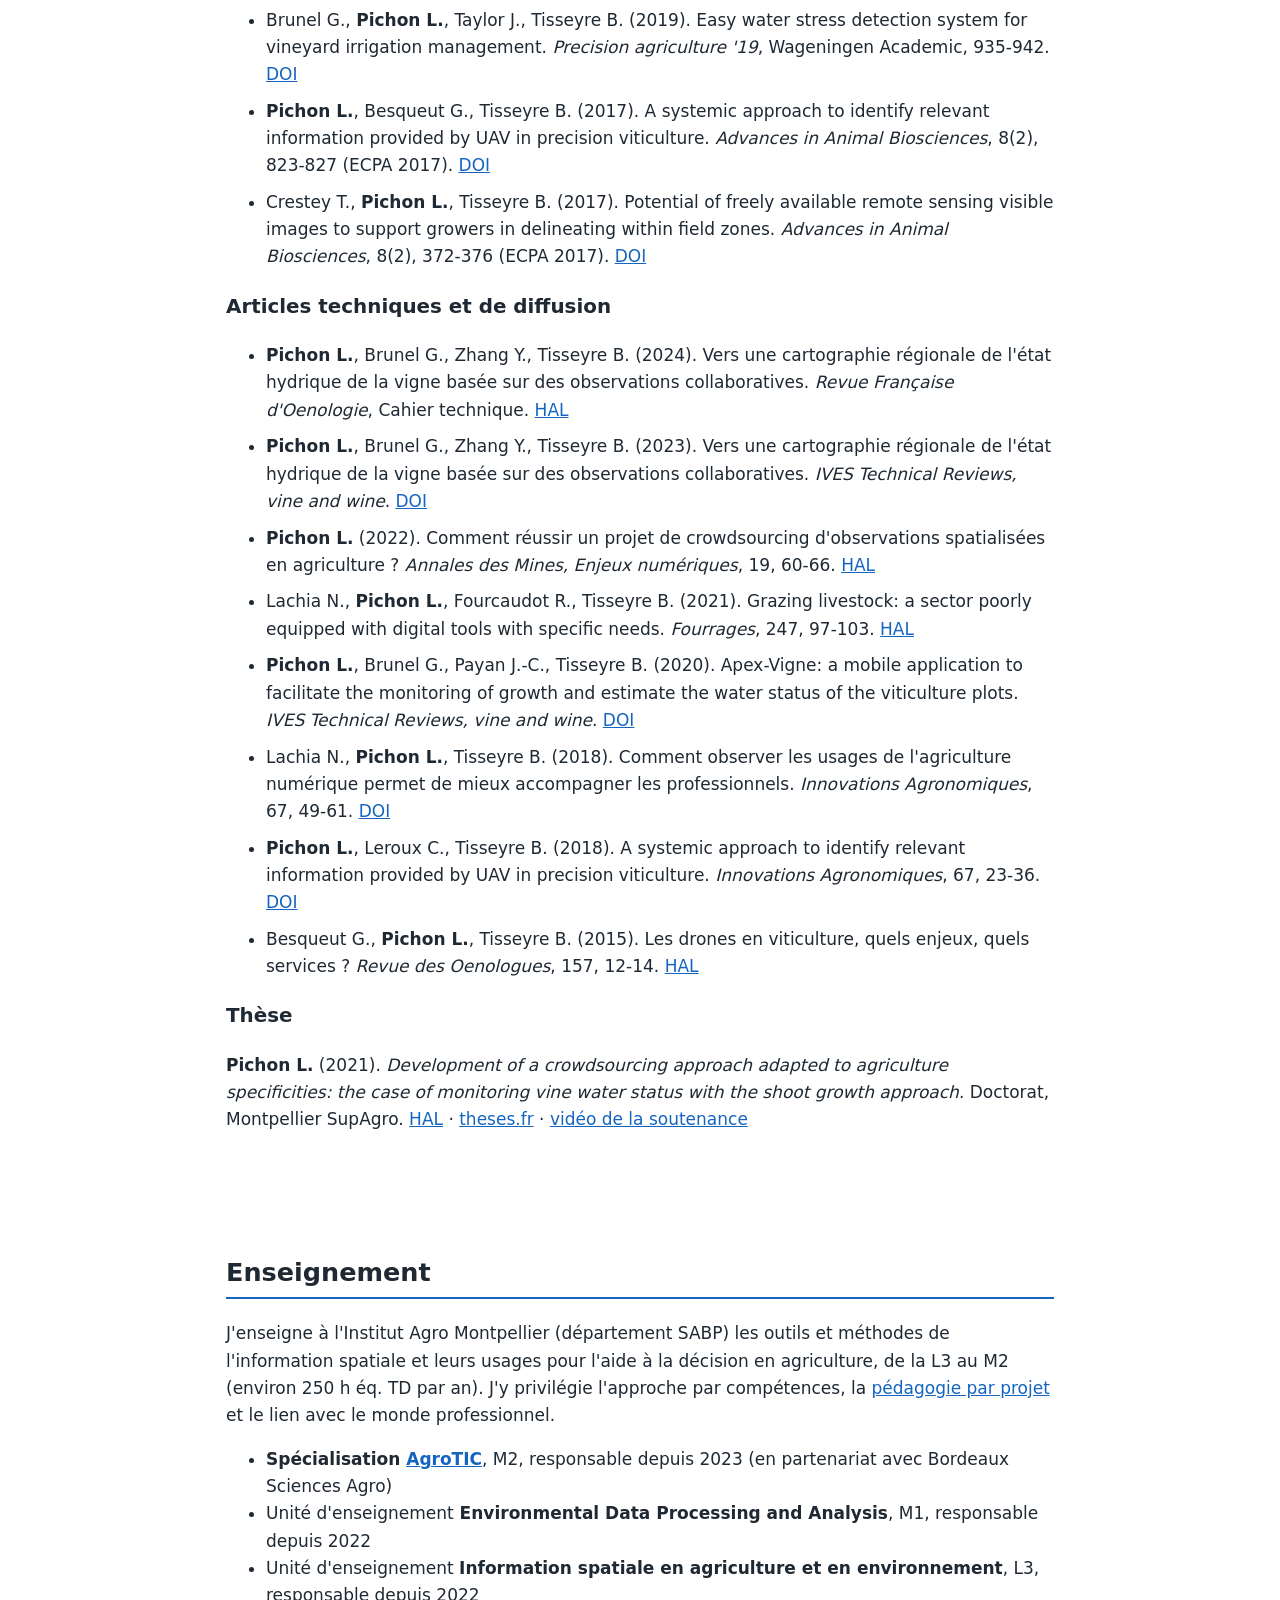
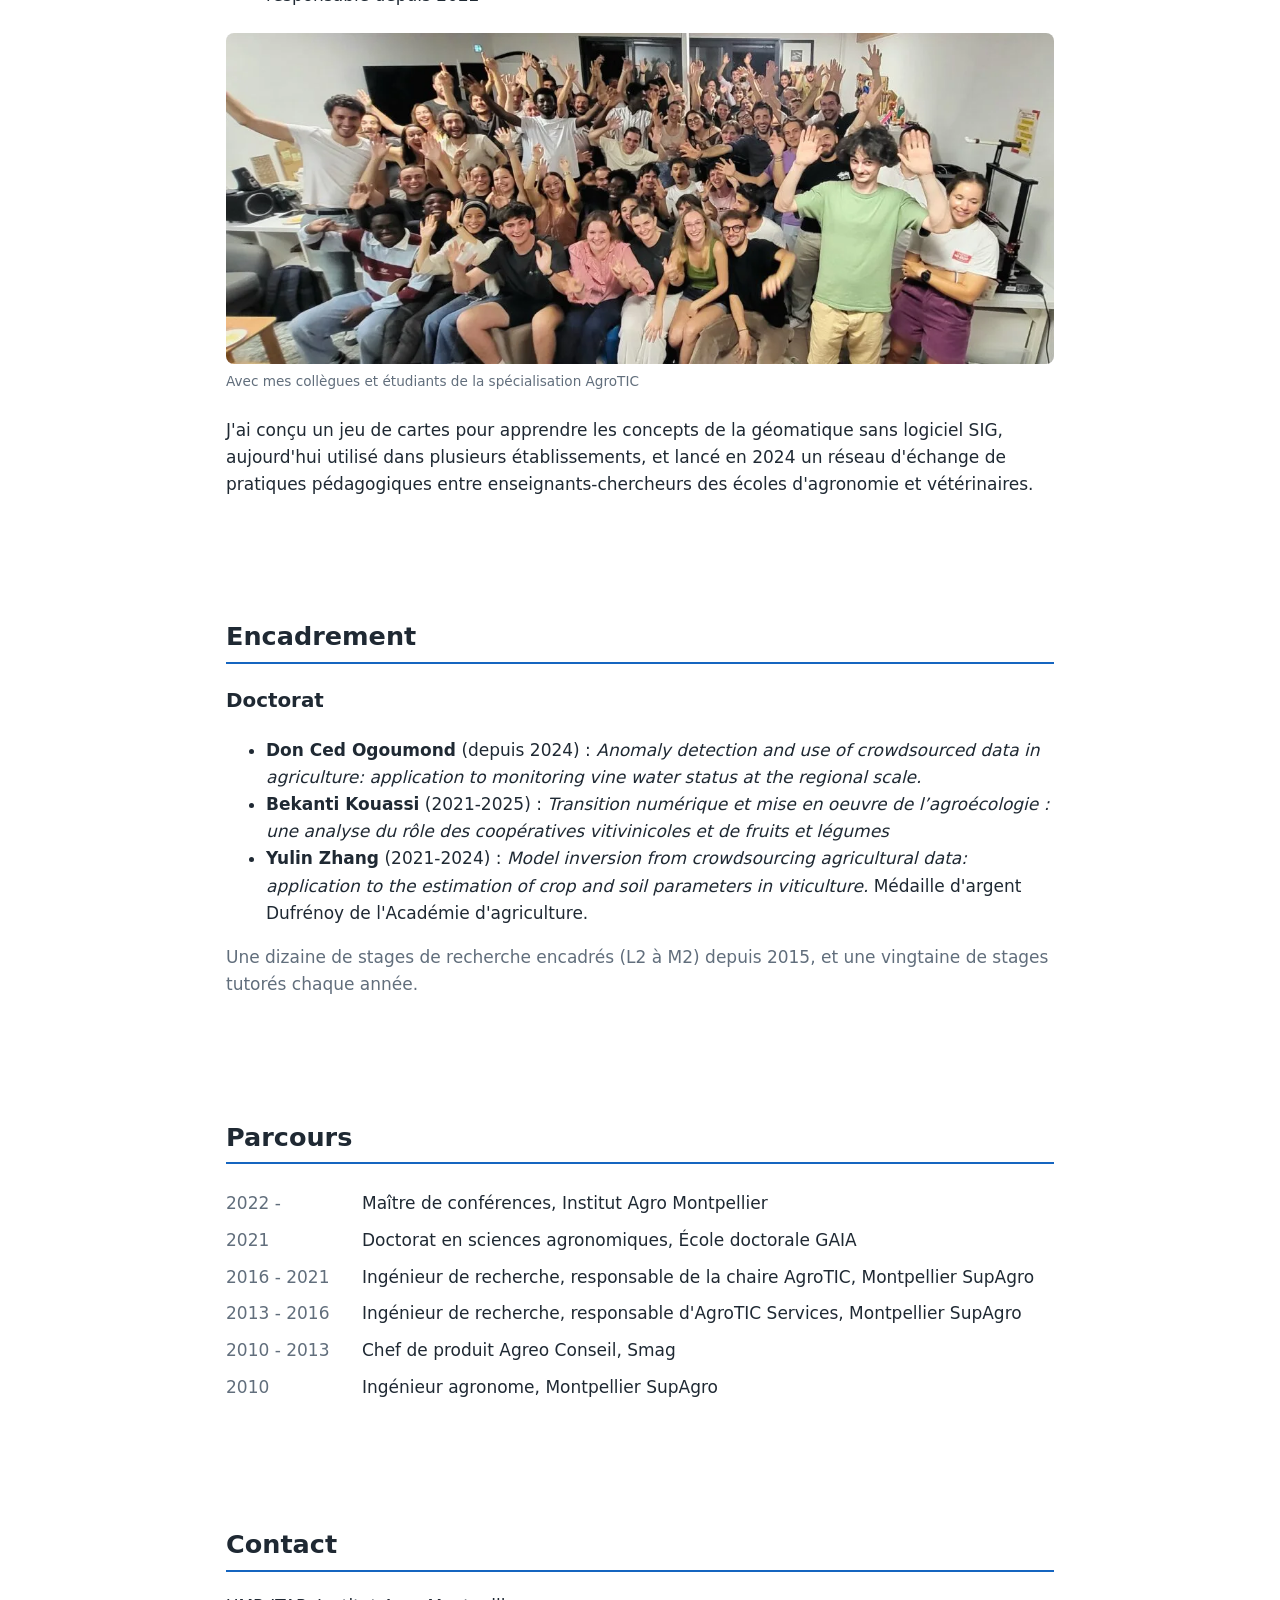
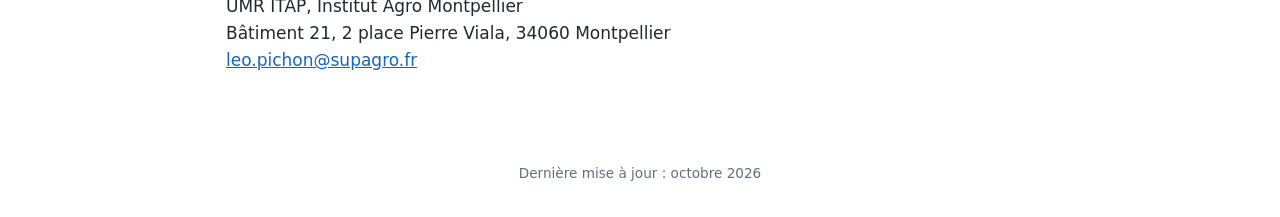
==== commit 56ad8751: "SEO: add alternateName (Leo Pichon) to Person JSON-LD, refresh sitemap dates Co-Authored-By: Claude " ====
--- a/index.html
+++ b/index.html
@@ -6,13 +6,15 @@
   <title>Page web personnelle : Léo Pichon · Crowdsourcing en agriculture</title>
   <meta name="description" content="Léo Pichon, maître de conférences à l'Institut Agro Montpellier (UMR ITAP). Crowdsourcing en agriculture, état hydrique de la vigne, ApeX-Vigne.">
   <link rel="canonical" href="https://leo-pichon.github.io/">
+  <link rel="alternate" hreflang="fr" href="https://leo-pichon.github.io/">
+  <link rel="alternate" hreflang="en" href="https://leo-pichon.github.io/en/">
   <meta property="og:type" content="profile">
   <meta property="og:title" content="Page web personnelle : Léo Pichon · Crowdsourcing en agriculture">
   <meta property="og:description" content="Maître de conférences à l'Institut Agro Montpellier (UMR ITAP).">
   <meta property="og:url" content="https://leo-pichon.github.io/">
   <meta property="og:image" content="https://leo-pichon.github.io/assets/photo.jpg">
   <script type="application/ld+json">
-  {"@context":"https://schema.org","@type":"Person","name":"Léo Pichon",
+  {"@context":"https://schema.org","@type":"Person","name":"Léo Pichon","alternateName":"Leo Pichon","givenName":"Léo","familyName":"Pichon",
    "jobTitle":"Maître de conférences",
    "affiliation":{"@type":"Organization","name":"Institut Agro Montpellier"},
    "url":"https://leo-pichon.github.io/","image":"https://leo-pichon.github.io/assets/photo.jpg",
@@ -30,6 +32,7 @@
     <a href="#encadrement">Encadrement</a>
     <a href="#parcours">Parcours</a>
     <a href="#contact">Contact</a>
+    <a class="lang" href="en/" hreflang="en" lang="en" title="English version"><svg viewBox="0 0 60 30" width="24" height="12" aria-hidden="true"><clipPath id="uk-t"><path d="M30,15 h30 v15 z v15 h-30 z h-30 v-15 z v-15 h30 z"/></clipPath><path d="M0,0 v30 h60 v-30 z" fill="#012169"/><path d="M0,0 L60,30 M60,0 L0,30" stroke="#fff" stroke-width="6"/><path d="M0,0 L60,30 M60,0 L0,30" clip-path="url(#uk-t)" stroke="#C8102E" stroke-width="4"/><path d="M30,0 v30 M0,15 h60" stroke="#fff" stroke-width="10"/><path d="M30,0 v30 M0,15 h60" stroke="#C8102E" stroke-width="6"/></svg> EN</a>
   </nav>
 </header>
 
--- a/assets/style.css
+++ b/assets/style.css
@@ -31,3 +31,5 @@
 .photo { margin:1.5rem 0; }
 .photo img { width:100%; height:auto; border-radius:8px; display:block; }
 .photo figcaption { color:var(--muted); font-size:.85rem; margin-top:.4rem; }
+.nav a.lang { display:inline-flex; align-items:center; gap:.35rem; font-size:.9rem; color:var(--muted); }
+.nav a.lang svg { border-radius:2px; box-shadow:0 0 0 1px rgba(0,0,0,.15); }
